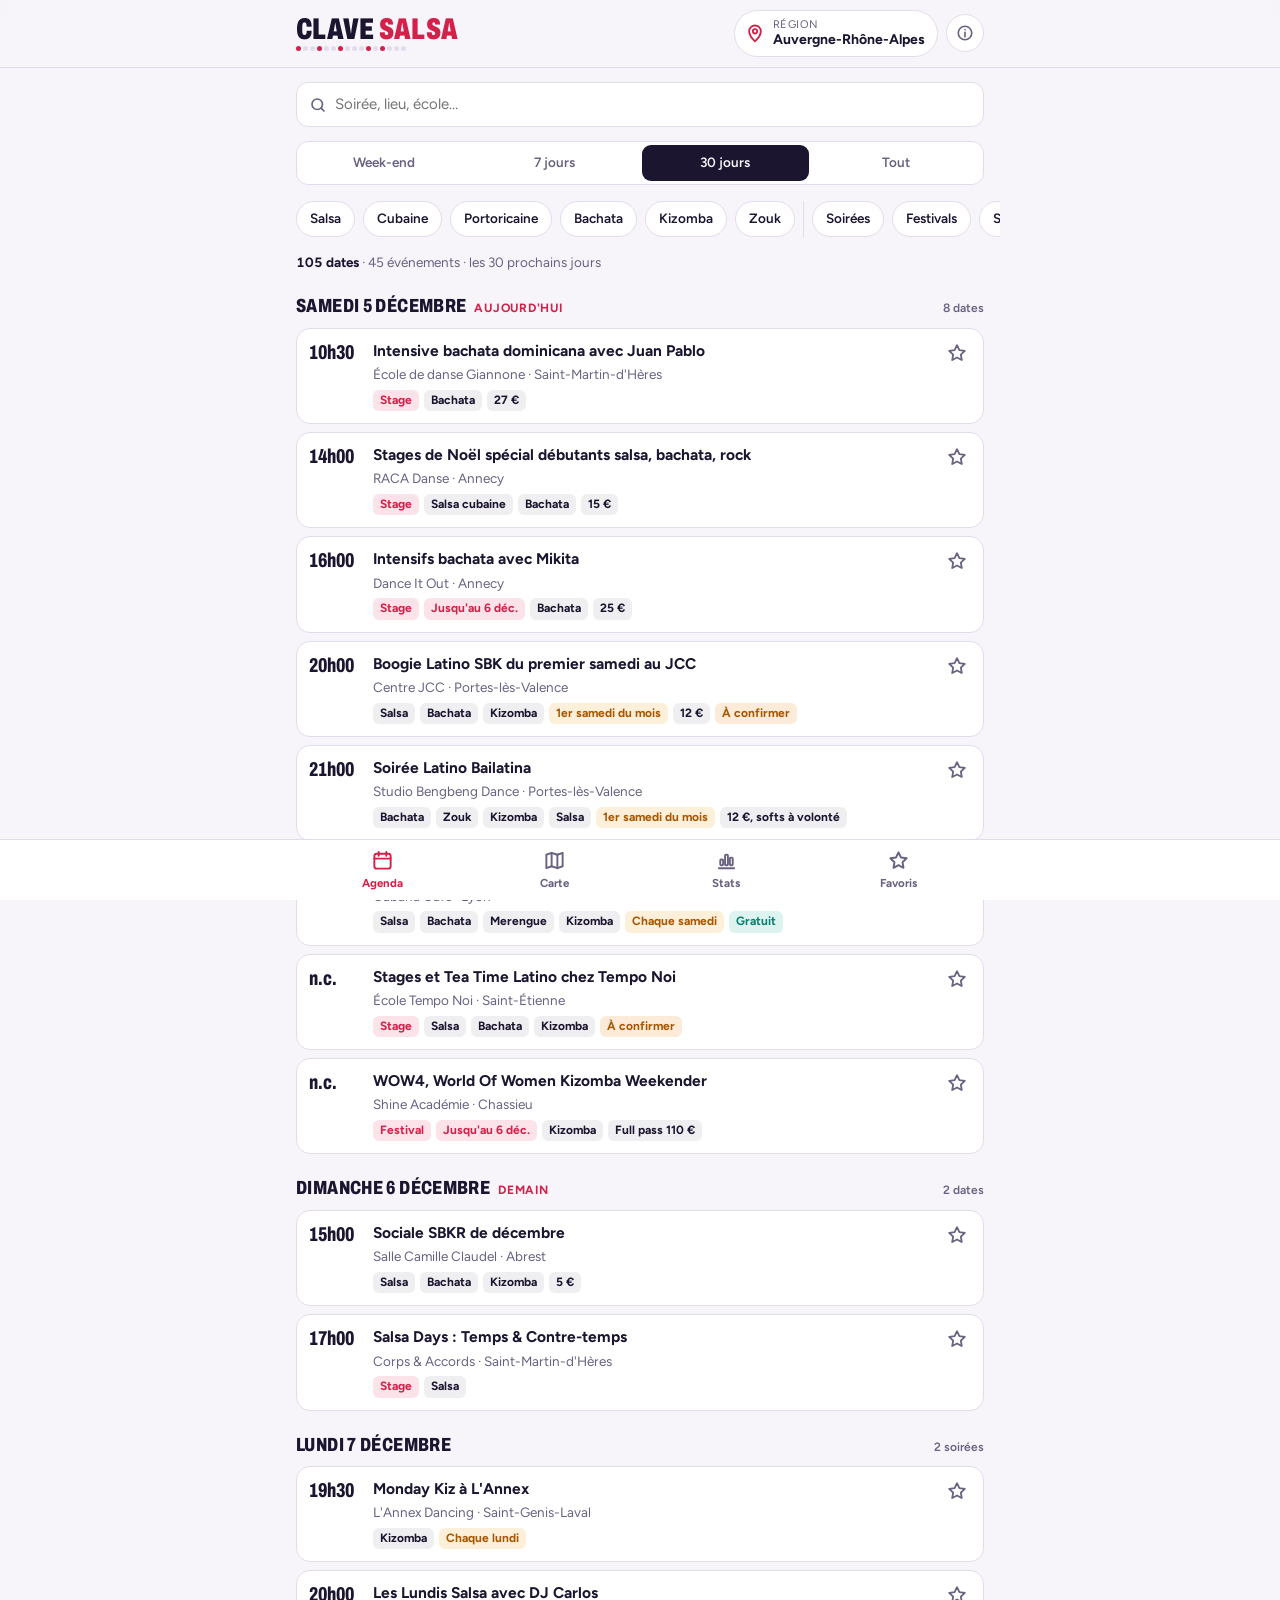
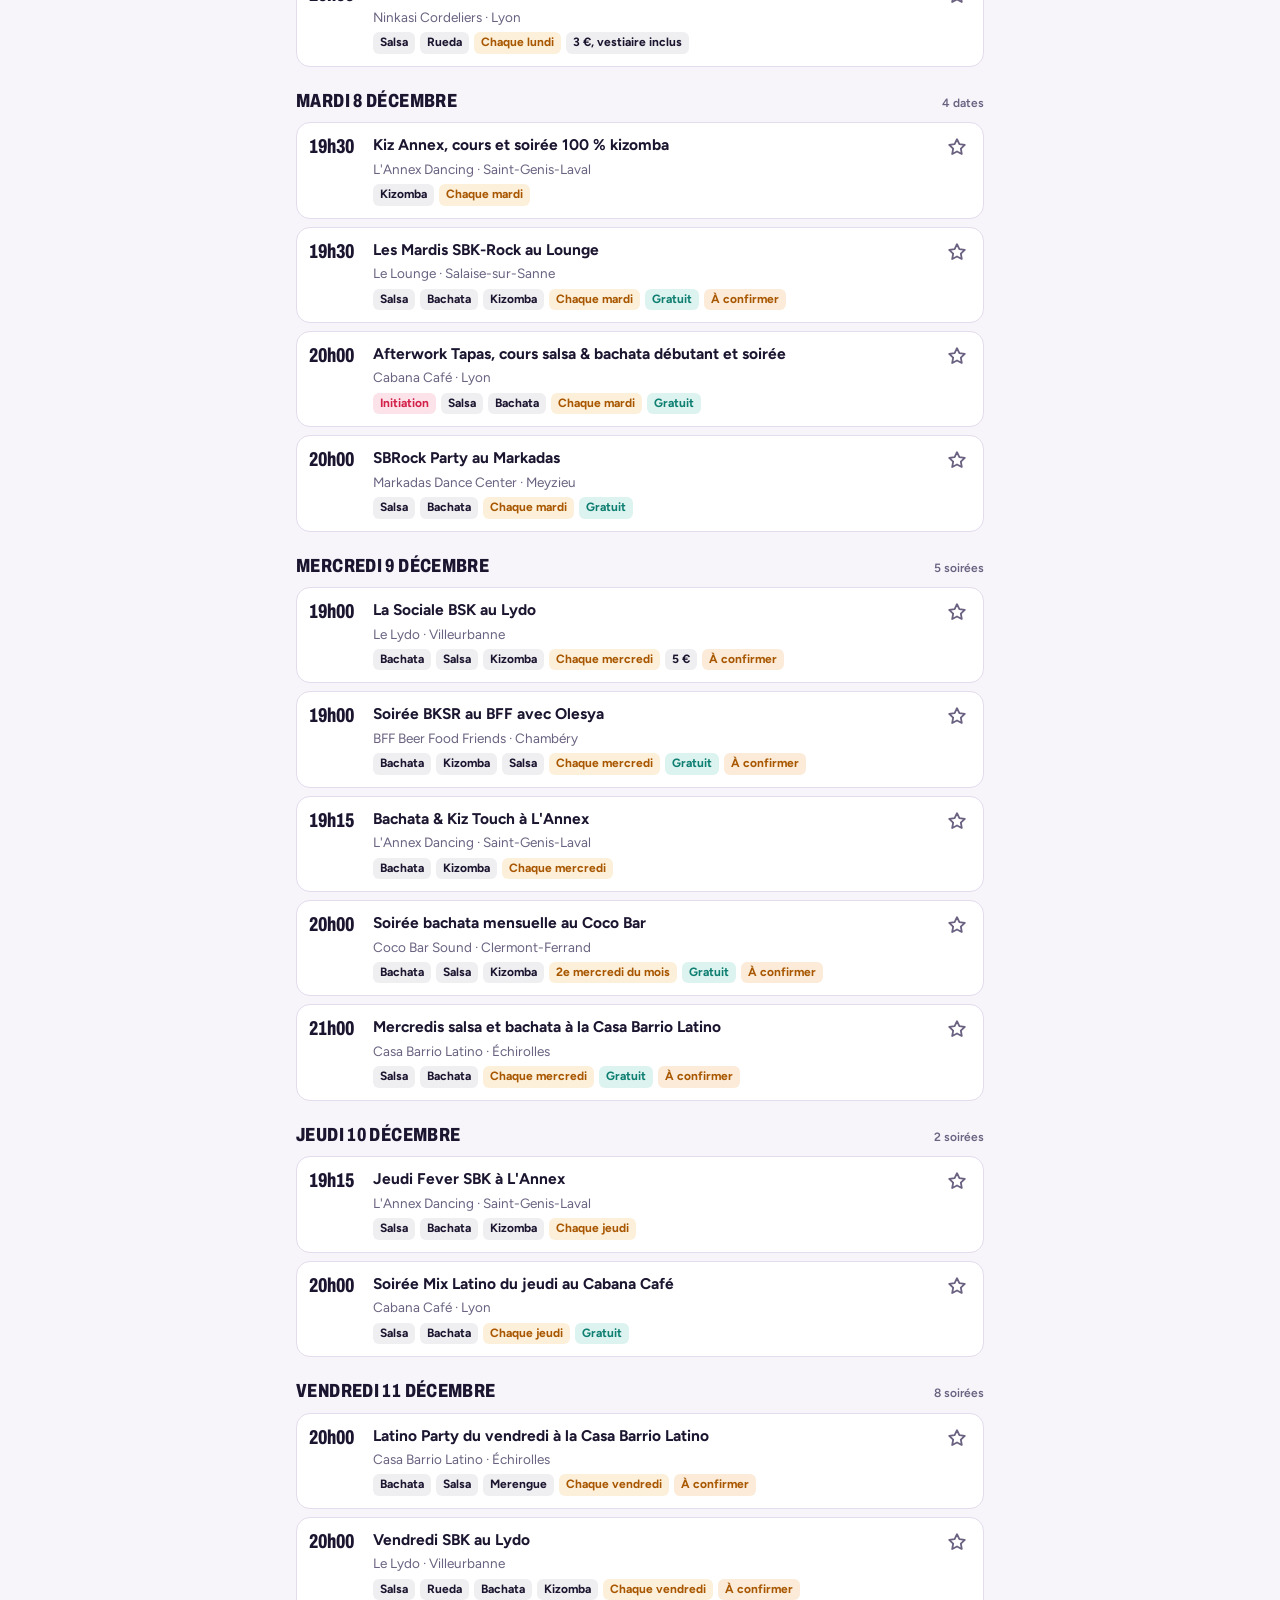
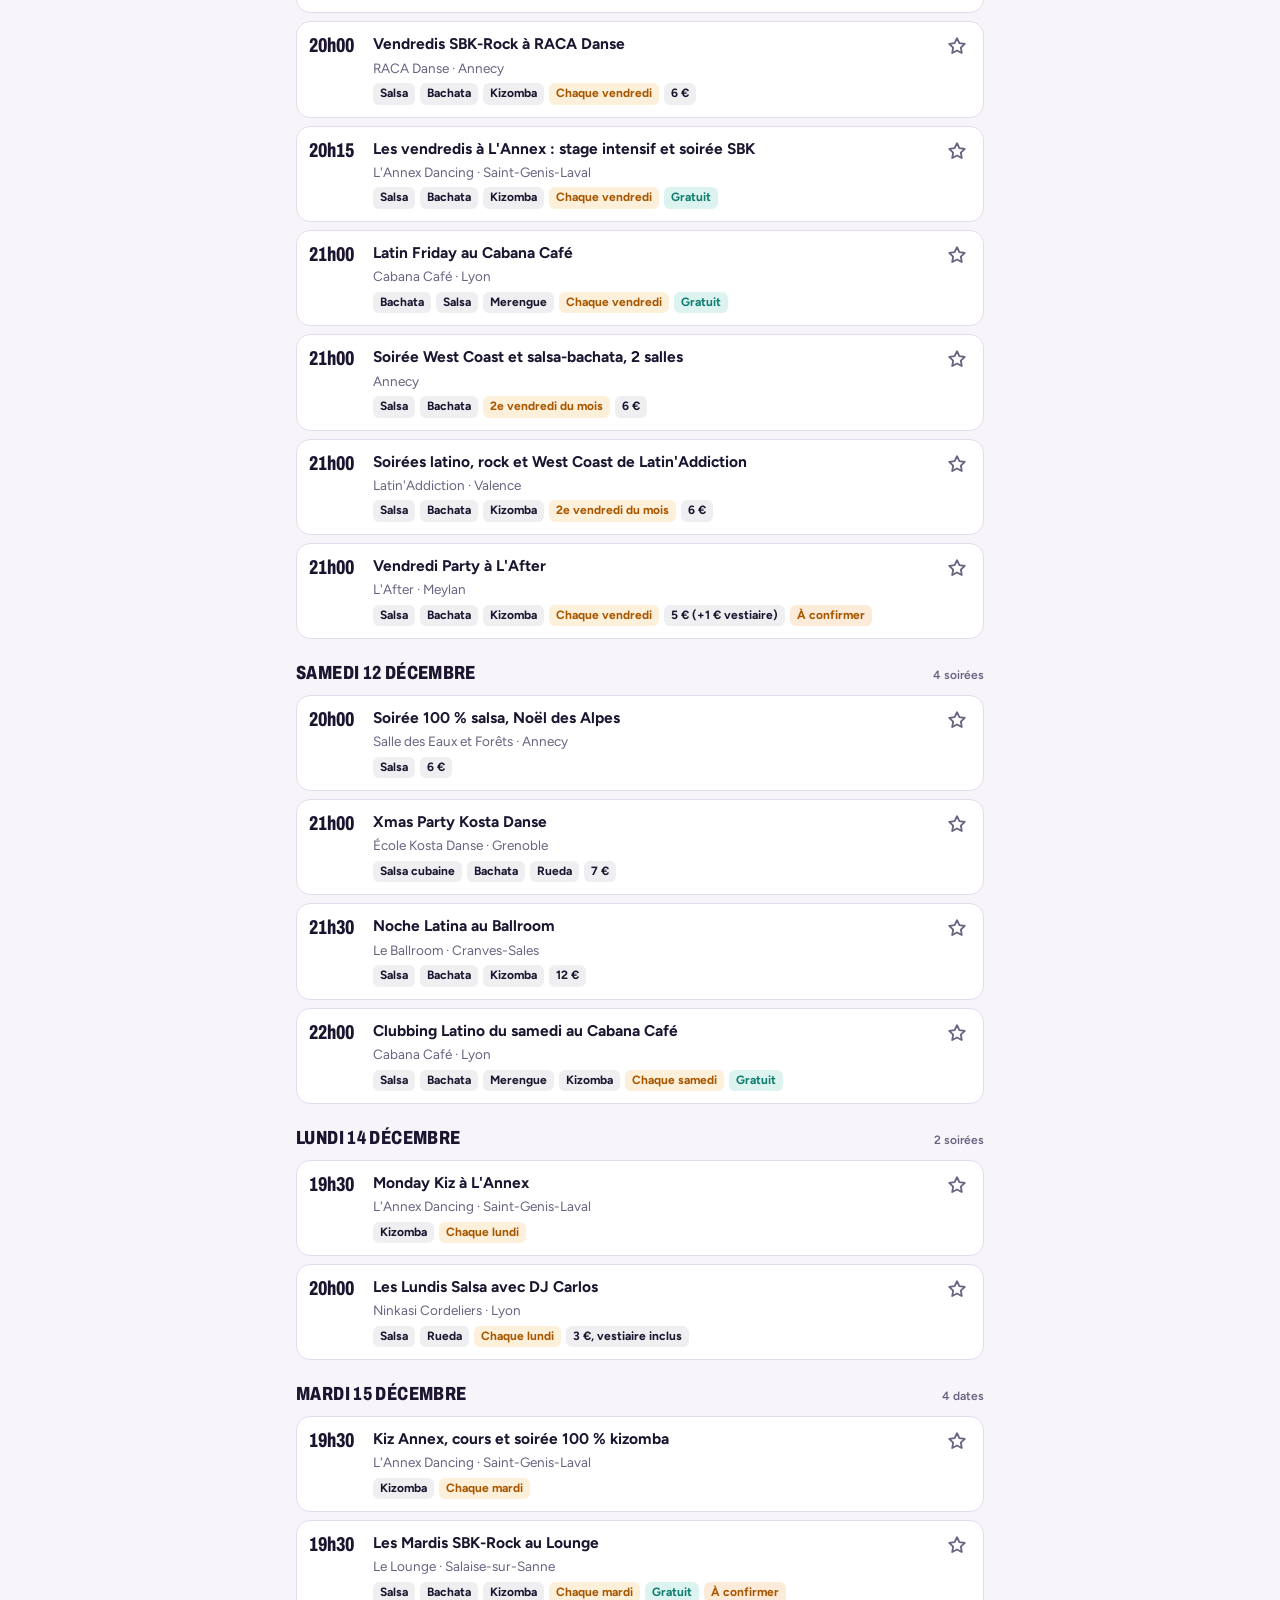
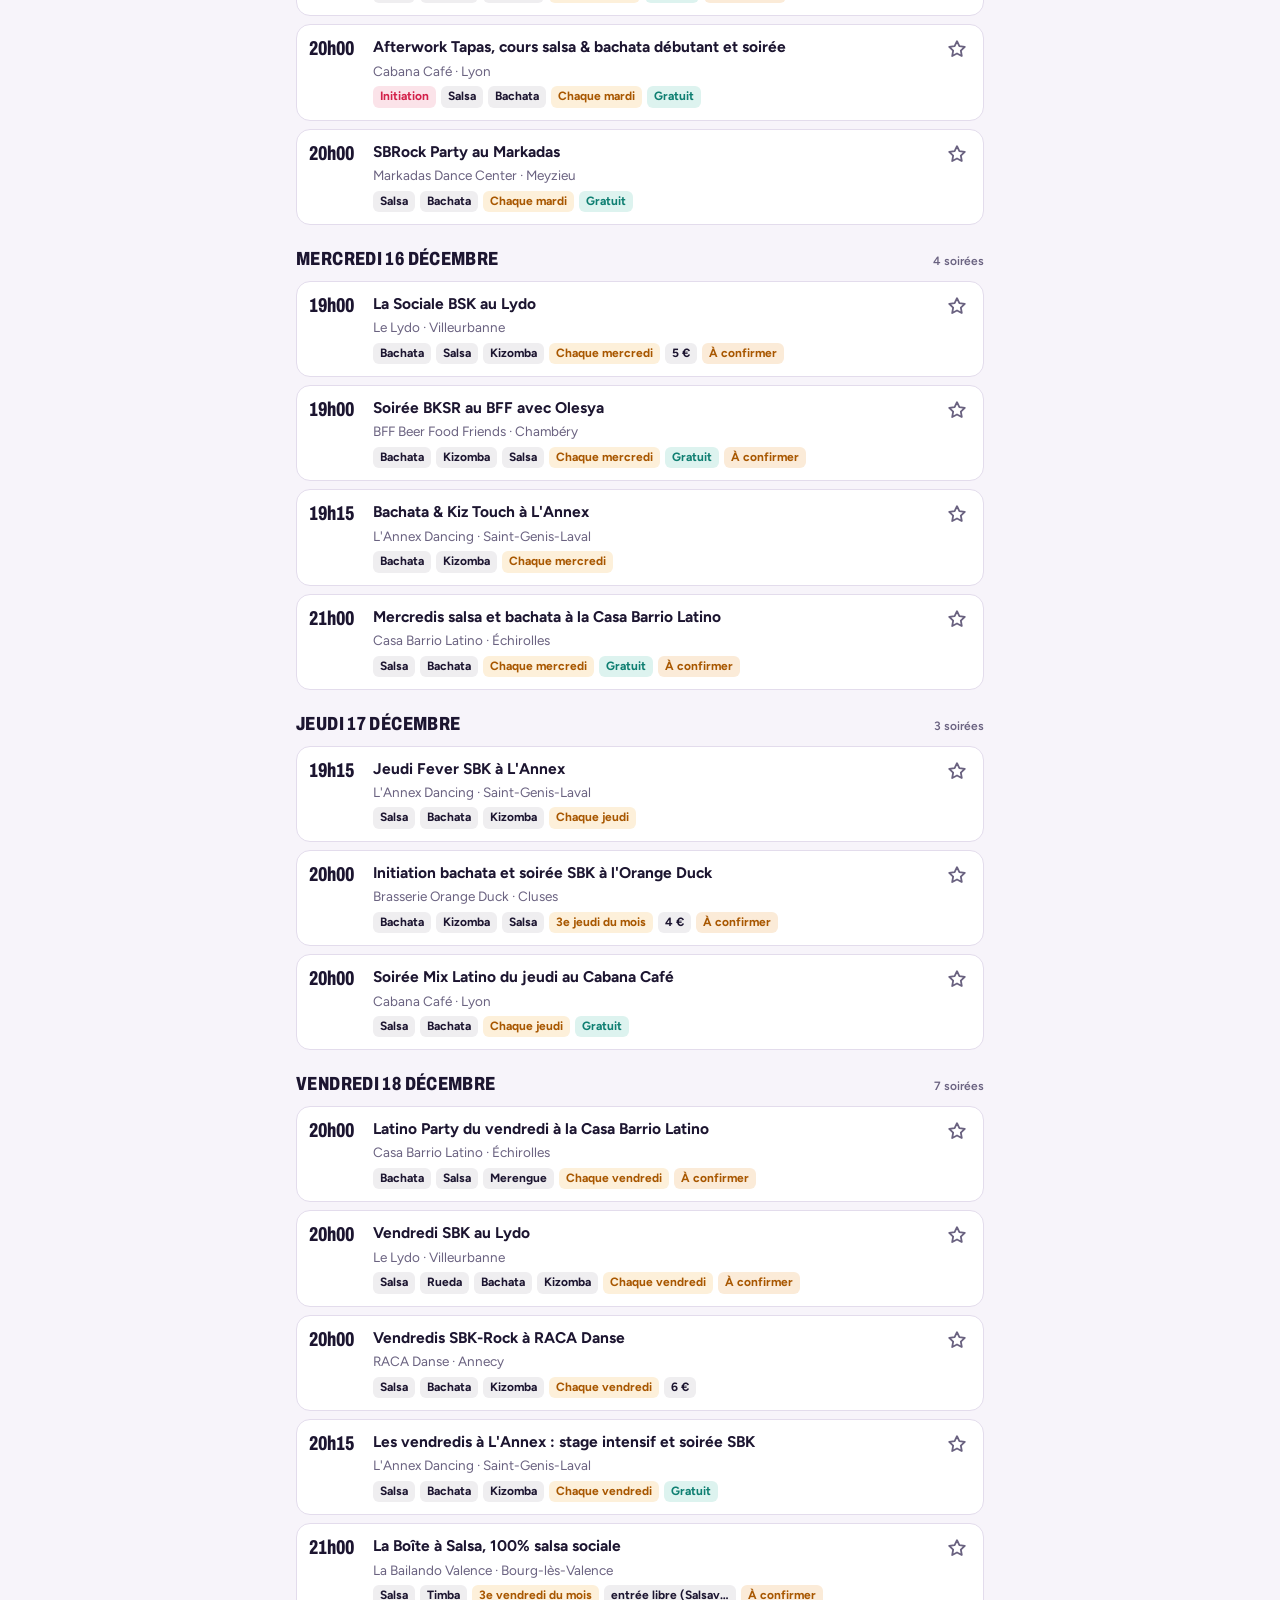
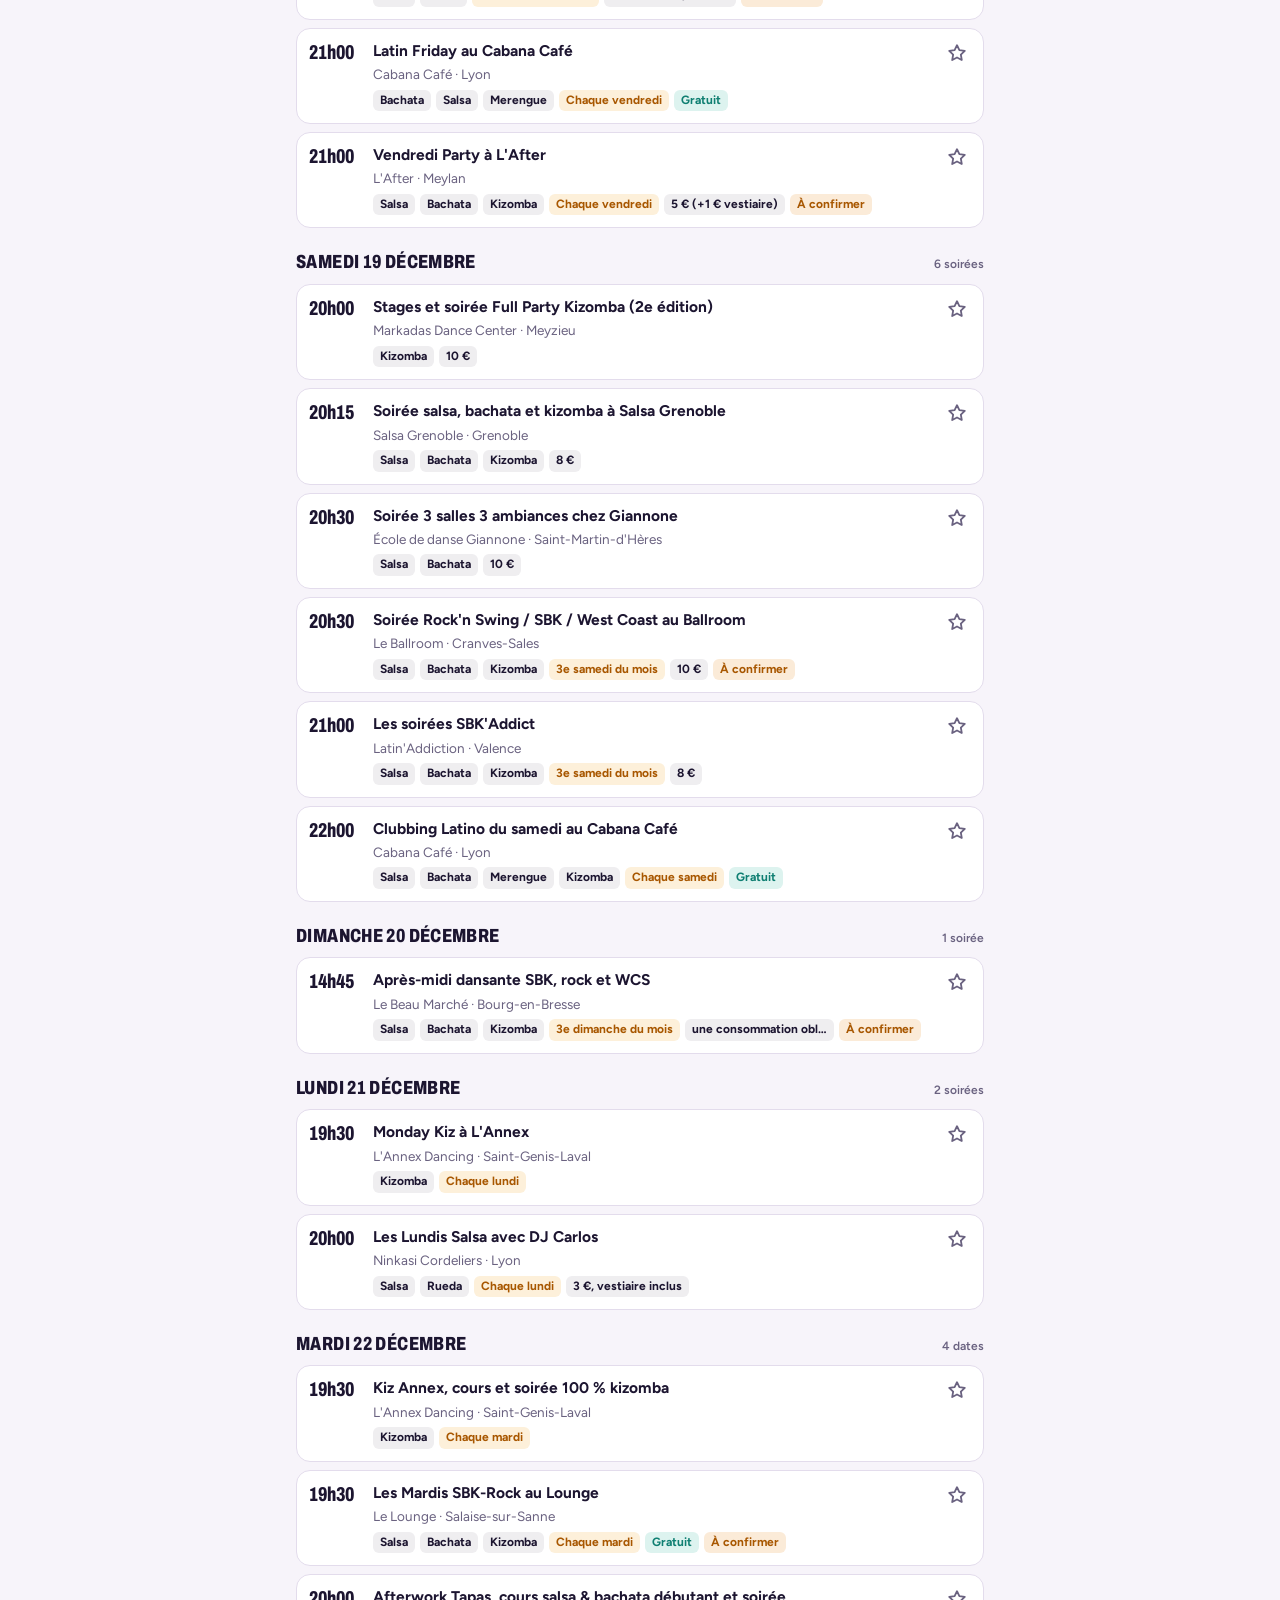
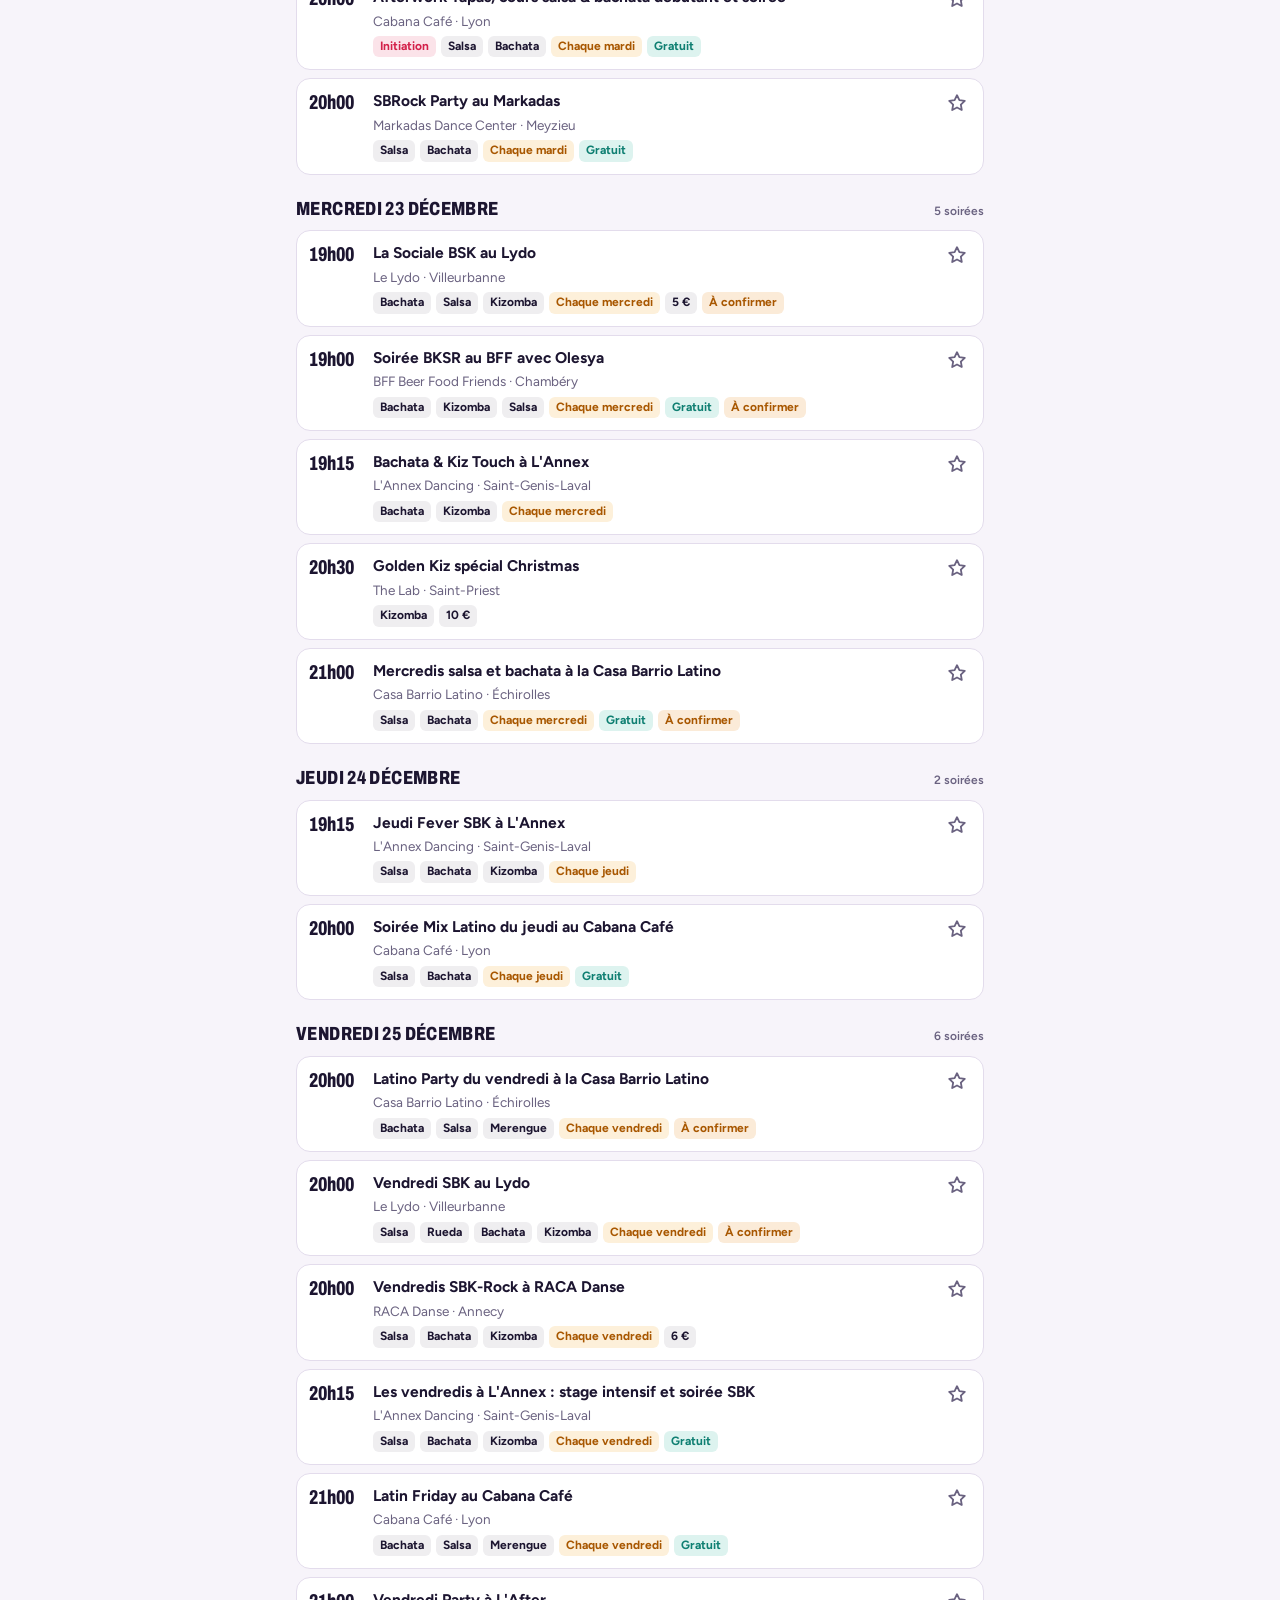
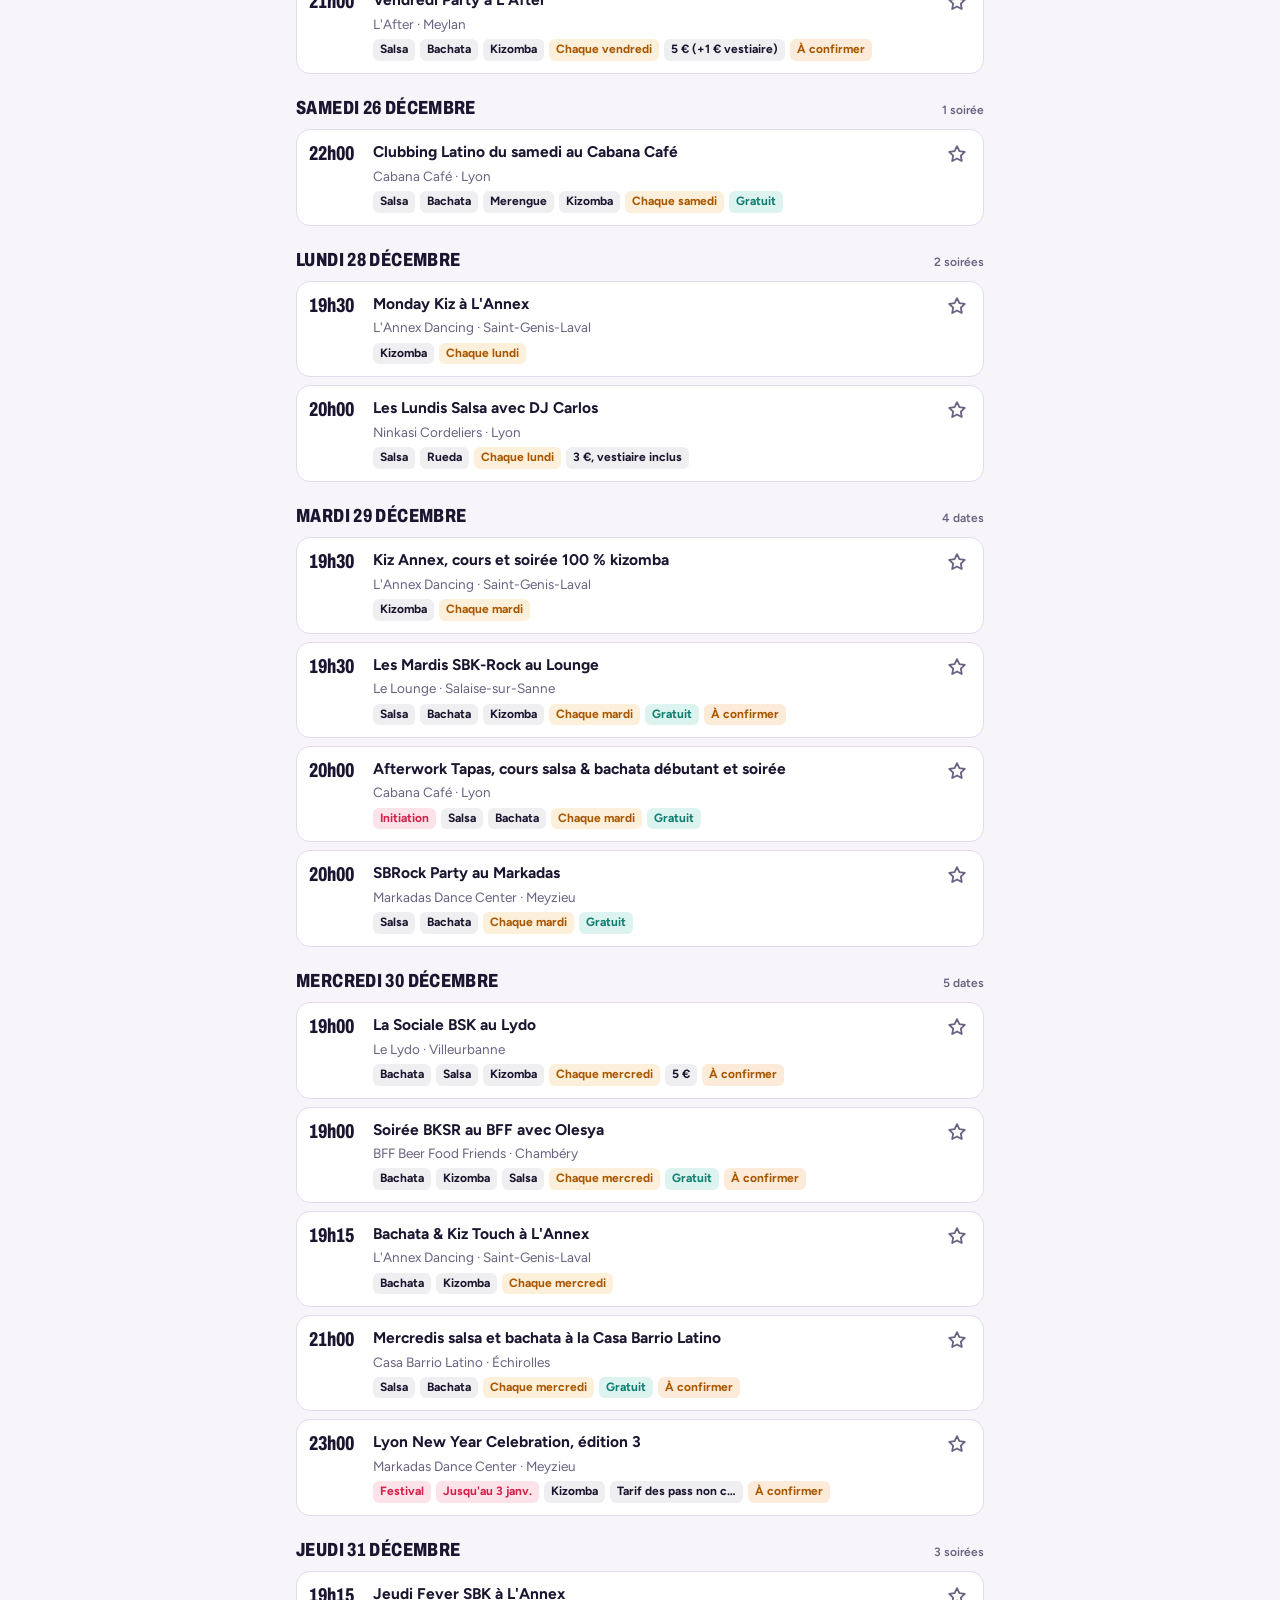
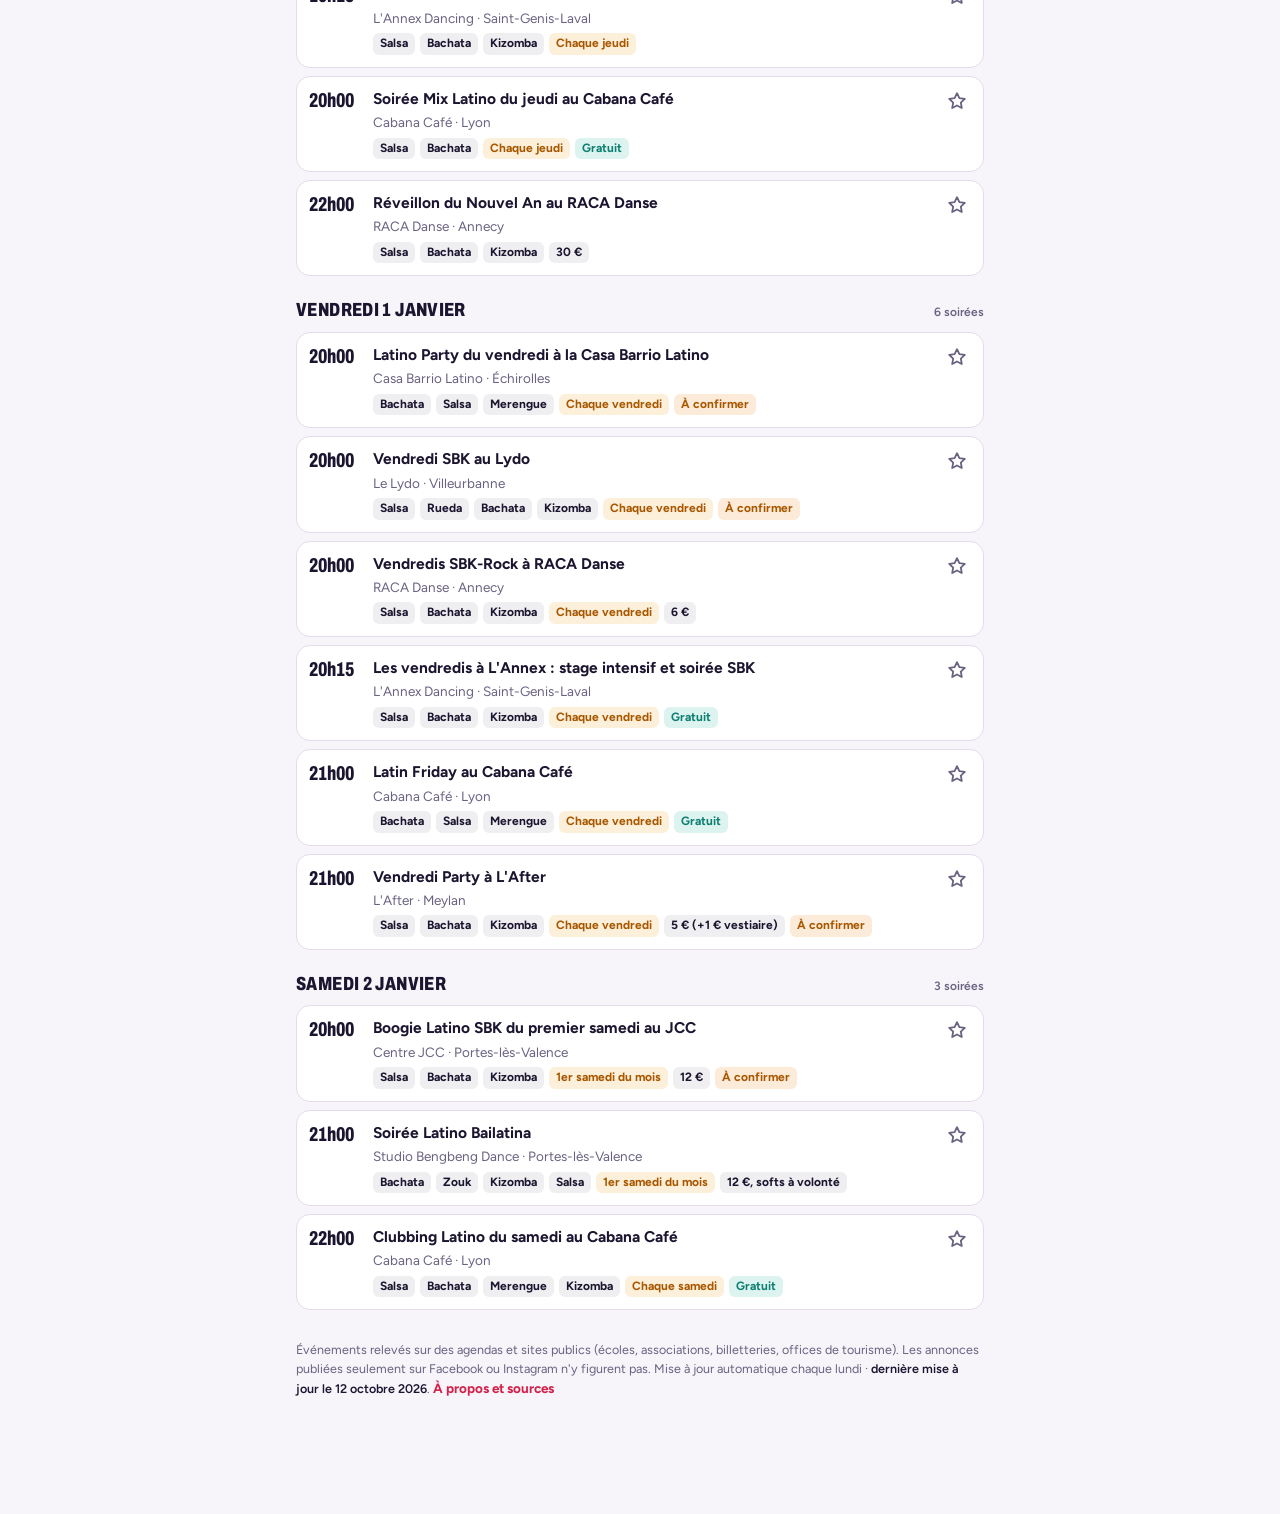
==== clave-salsa/index.html @ 42d5784c "Ajoute Clave Salsa, agenda des soirées salsa en Auvergne-Rhône-Alpes Application web installable (ma" ====
<!doctype html>
<html lang="fr">
<head>
<meta charset="utf-8">
<meta name="viewport" content="width=device-width, initial-scale=1, viewport-fit=cover">
<title>Clave Salsa · soirées salsa en Auvergne-Rhône-Alpes</title>
<meta name="description" content="Agenda, carte et statistiques des soirées, stages et festivals de salsa, bachata et kizomba en Auvergne-Rhône-Alpes, mis à jour chaque lundi.">
<meta name="theme-color" content="#F7F4FA" media="(prefers-color-scheme: light)">
<meta name="theme-color" content="#120D1C" media="(prefers-color-scheme: dark)">
<meta name="color-scheme" content="light dark">
<link rel="manifest" href="manifest.webmanifest">
<link rel="icon" href="icons/icon-192.png" type="image/png">
<link rel="apple-touch-icon" href="icons/apple-touch-icon.png">
<meta name="apple-mobile-web-app-capable" content="yes">
<meta name="mobile-web-app-capable" content="yes">
<meta name="apple-mobile-web-app-title" content="Clave Salsa">
<meta name="apple-mobile-web-app-status-bar-style" content="default">
<meta property="og:type" content="website">
<meta property="og:locale" content="fr_FR">
<meta property="og:title" content="Clave Salsa">
<meta property="og:description" content="Où danser la salsa, la bachata et la kizomba en Auvergne-Rhône-Alpes : agenda, carte et statistiques.">
<meta property="og:url" content="https://scarngone.github.io/clave-salsa/">
<meta property="og:image" content="https://scarngone.github.io/clave-salsa/icons/og-image.png">
<meta name="twitter:card" content="summary_large_image">
<link rel="preload" href="fonts/archivo-latin.woff2" as="font" type="font/woff2" crossorigin>
<link rel="stylesheet" href="vendor/leaflet.css">
<link rel="stylesheet" href="app.css">
</head>
<body>
<header class="top">
  <div class="wrap">
    <div class="brand">
      <h1>Clave <span>Salsa</span></h1>
      <div class="clave" aria-hidden="true"><i class="on"></i><i></i><i></i><i class="on"></i><i></i><i></i><i class="on"></i><i></i><i></i><i></i><i class="on"></i><i></i><i class="on"></i><i></i><i></i><i></i></div>
    </div>
    <button class="loc-btn" id="locBtn" aria-haspopup="dialog">
      <svg width="20" height="20" viewBox="0 0 24 24" fill="none" stroke="currentColor" stroke-width="2.2" stroke-linecap="round" stroke-linejoin="round" aria-hidden="true"><path d="M12 22s7-6.2 7-12a7 7 0 1 0-14 0c0 5.8 7 12 7 12z"/><circle cx="12" cy="10" r="2.6"/></svg>
      <span class="lbl"><small id="locKind">Région</small><b id="locName">Auvergne-Rhône-Alpes</b></span>
    </button>
    <button class="icon-btn info-btn" data-about aria-label="À propos et installation"><svg width="18" height="18" viewBox="0 0 24 24" fill="none" stroke="currentColor" stroke-width="2.2" stroke-linecap="round" aria-hidden="true"><circle cx="12" cy="12" r="9"/><path d="M12 11v6M12 7.5v.01"/></svg></button>
  </div>
</header>

<main class="wrap">
  <section class="view" id="view-agenda">
    <div class="install" id="installBanner" hidden></div>
    <label class="search" for="q">
      <svg width="18" height="18" viewBox="0 0 24 24" fill="none" stroke="currentColor" stroke-width="2.2" stroke-linecap="round" aria-hidden="true"><circle cx="11" cy="11" r="7"/><path d="m20 20-3.5-3.5"/></svg>
      <input id="q" type="search" placeholder="Soirée, lieu, école…" autocomplete="off" aria-label="Rechercher">
    </label>
    <div class="seg" id="whenSeg" role="group" aria-label="Période">
      <button data-when="weekend">Week-end</button><button data-when="7j">7 jours</button><button data-when="30j">30 jours</button><button data-when="tout">Tout</button>
    </div>
    <div class="chips" id="chips" role="group" aria-label="Filtres"></div>
    <div class="summary"><span id="summary"></span><button class="linkbtn" id="resetBtn" hidden>Effacer les filtres</button></div>
    <div id="list" style="display:flex;flex-direction:column;gap:14px"></div>
    <p class="note" id="dataNote"></p>
  </section>

  <section class="view" id="view-carte" hidden>
    <div class="summary"><span id="mapSummary"></span></div>
    <div id="map" role="region" aria-label="Carte des soirées"></div>
    <div class="city-panel" id="cityPanel"></div>
  </section>

  <section class="view" id="view-stats" hidden>
    <div id="stats" style="display:flex;flex-direction:column;gap:14px"></div>
  </section>

  <section class="view" id="view-favoris" hidden>
    <div id="favs" style="display:flex;flex-direction:column;gap:14px"></div>
  </section>
</main>

<nav class="tabs" aria-label="Sections">
  <div class="wrap">
    <button data-tab="agenda" aria-current="page"><svg viewBox="0 0 24 24" fill="none" stroke="currentColor" stroke-width="2" stroke-linecap="round" stroke-linejoin="round" aria-hidden="true"><rect x="3.5" y="5" width="17" height="15.5" rx="2.5"/><path d="M3.5 10h17M8 3v4M16 3v4"/></svg>Agenda</button>
    <button data-tab="carte"><svg viewBox="0 0 24 24" fill="none" stroke="currentColor" stroke-width="2" stroke-linecap="round" stroke-linejoin="round" aria-hidden="true"><path d="m9 4-5.5 2v14L9 18l6 2 5.5-2V4L15 6 9 4z"/><path d="M9 4v14M15 6v14"/></svg>Carte</button>
    <button data-tab="stats"><svg viewBox="0 0 24 24" fill="none" stroke="currentColor" stroke-width="2" stroke-linecap="round" stroke-linejoin="round" aria-hidden="true"><path d="M4 20h16"/><rect x="5.5" y="11" width="3" height="6" rx="1"/><rect x="10.5" y="6" width="3" height="11" rx="1"/><rect x="15.5" y="9" width="3" height="8" rx="1"/></svg>Stats</button>
    <button data-tab="favoris"><svg viewBox="0 0 24 24" fill="none" stroke="currentColor" stroke-width="2" stroke-linejoin="round" aria-hidden="true"><path d="m12 3.5 2.6 5.4 5.9.8-4.3 4.1 1 5.8L12 16.9l-5.2 2.7 1-5.8L3.5 9.7l5.9-.8L12 3.5z"/></svg>Favoris<span class="badge" id="favBadge" hidden>0</span></button>
  </div>
</nav>

<div class="backdrop" id="locSheet" hidden>
  <div class="sheet" role="dialog" aria-modal="true" aria-labelledby="locTitle">
    <div class="grab" aria-hidden="true"></div>
    <div class="sheet-head"><h2 id="locTitle">Où veux-tu danser ?</h2><button class="icon-btn" data-close aria-label="Fermer"><svg width="16" height="16" viewBox="0 0 24 24" fill="none" stroke="currentColor" stroke-width="2.5" stroke-linecap="round" aria-hidden="true"><path d="M6 6l12 12M18 6 6 18"/></svg></button></div>
    <div class="seg" id="modeSeg" role="group" aria-label="Échelle">
      <button data-mode="region">Région</button><button data-mode="dept">Département</button><button data-mode="city">Ville</button>
    </div>
    <div id="locBody" style="display:flex;flex-direction:column;gap:12px"></div>
  </div>
</div>

<div class="backdrop" id="evSheet" hidden>
  <div class="sheet" role="dialog" aria-modal="true" aria-labelledby="evTitle" id="evBody"></div>
</div>

<div class="backdrop" id="aboutSheet" hidden>
  <div class="sheet" role="dialog" aria-modal="true" aria-labelledby="aboutTitle">
    <div class="grab" aria-hidden="true"></div>
    <div class="sheet-head"><h2 id="aboutTitle">À propos</h2><button class="icon-btn" data-close aria-label="Fermer"><svg width="16" height="16" viewBox="0 0 24 24" fill="none" stroke="currentColor" stroke-width="2.5" stroke-linecap="round" aria-hidden="true"><path d="M6 6l12 12M18 6 6 18"/></svg></button></div>
    <p class="desc">Clave Salsa recense les soirées, stages, festivals et concerts de salsa, bachata et kizomba en Auvergne-Rhône-Alpes. Choisis une région, un département ou une ville, puis filtre par style et par date.</p>
    <div class="about">
      <section><h3>D'où viennent les infos</h3><p>Les <span id="aboutCount">événements</span> sont relevés sur des agendas publics (AIRDancia, Salsavida, HelloAsso, AllEvents, Fest.fr, Dance Events), sur les sites des écoles, bars et associations, et sur ceux des offices de tourisme. Chaque fiche renvoie vers l'annonce d'origine. Les soirées annoncées seulement sur Facebook ou Instagram n'y figurent pas.</p></section>
      <section><h3>Mise à jour</h3><p>Chaque lundi matin, les nouvelles dates sont ajoutées et les dates passées retirées. Dernière mise à jour : <b id="aboutUpd">inconnue</b>. Le badge <span class="tag warn">À confirmer</span> signale une source ancienne ou incomplète : vérifie auprès de l'organisateur avant de te déplacer.</p></section>
      <section><h3>Installer l'app</h3><p><b>Android</b> : dans Chrome, ouvre le menu ⋮ puis « Installer l'application » (ou « Ajouter à l'écran d'accueil »).<br><b>iPhone</b> : dans Safari, touche le bouton Partager puis « Sur l'écran d'accueil ».<br>Une fois installée, l'app garde les dernières soirées chargées et fonctionne sans réseau.</p><button class="btn primary" data-install id="aboutInstall">Installer maintenant</button></section>
      <section><h3>Tes données</h3><p>Pas de compte, pas de cookie, pas de mesure d'audience. Tes favoris et tes filtres restent enregistrés sur ton appareil.</p></section>
      <section><h3>Mentions</h3><p>Site personnel non commercial. Hébergement : GitHub Pages, GitHub Inc., 88 Colin P. Kelly Jr. Street, San Francisco, CA 94107, États-Unis.<br>Contours des départements : IGN Admin Express (Licence Ouverte). Communes : GeoNames (CC BY 4.0). Carte : Leaflet. Polices : Archivo et Figtree (SIL Open Font License).</p></section>
    </div>
  </div>
</div>

<div class="toast" id="toast" hidden></div>

<script src="vendor/leaflet.js"></script>
<script src="app.js"></script>
</body>
</html>
---- clave-salsa/vendor/leaflet.css ----
/* required styles */

.leaflet-pane,
.leaflet-tile,
.leaflet-marker-icon,
.leaflet-marker-shadow,
.leaflet-tile-container,
.leaflet-pane > svg,
.leaflet-pane > canvas,
.leaflet-zoom-box,
.leaflet-image-layer,
.leaflet-layer {
	position: absolute;
	left: 0;
	top: 0;
	}
.leaflet-container {
	overflow: hidden;
	}
.leaflet-tile,
.leaflet-marker-icon,
.leaflet-marker-shadow {
	-webkit-user-select: none;
	   -moz-user-select: none;
	        user-select: none;
	  -webkit-user-drag: none;
	}
/* Prevents IE11 from highlighting tiles in blue */
.leaflet-tile::selection {
	background: transparent;
}
/* Safari renders non-retina tile on retina better with this, but Chrome is worse */
.leaflet-safari .leaflet-tile {
	image-rendering: -webkit-optimize-contrast;
	}
/* hack that prevents hw layers "stretching" when loading new tiles */
.leaflet-safari .leaflet-tile-container {
	width: 1600px;
	height: 1600px;
	-webkit-transform-origin: 0 0;
	}
.leaflet-marker-icon,
.leaflet-marker-shadow {
	display: block;
	}
/* .leaflet-container svg: reset svg max-width decleration shipped in Joomla! (joomla.org) 3.x */
/* .leaflet-container img: map is broken in FF if you have max-width: 100% on tiles */
.leaflet-container .leaflet-overlay-pane svg {
	max-width: none !important;
	max-height: none !important;
	}
.leaflet-container .leaflet-marker-pane img,
.leaflet-container .leaflet-shadow-pane img,
.leaflet-container .leaflet-tile-pane img,
.leaflet-container img.leaflet-image-layer,
.leaflet-container .leaflet-tile {
	max-width: none !important;
	max-height: none !important;
	width: auto;
	padding: 0;
	}

.leaflet-container img.leaflet-tile {
	/* See: https://bugs.chromium.org/p/chromium/issues/detail?id=600120 */
	mix-blend-mode: plus-lighter;
}

.leaflet-container.leaflet-touch-zoom {
	-ms-touch-action: pan-x pan-y;
	touch-action: pan-x pan-y;
	}
.leaflet-container.leaflet-touch-drag {
	-ms-touch-action: pinch-zoom;
	/* Fallback for FF which doesn't support pinch-zoom */
	touch-action: none;
	touch-action: pinch-zoom;
}
.leaflet-container.leaflet-touch-drag.leaflet-touch-zoom {
	-ms-touch-action: none;
	touch-action: none;
}
.leaflet-container {
	-webkit-tap-highlight-color: transparent;
}
.leaflet-container a {
	-webkit-tap-highlight-color: rgba(51, 181, 229, 0.4);
}
.leaflet-tile {
	filter: inherit;
	visibility: hidden;
	}
.leaflet-tile-loaded {
	visibility: inherit;
	}
.leaflet-zoom-box {
	width: 0;
	height: 0;
	-moz-box-sizing: border-box;
	     box-sizing: border-box;
	z-index: 800;
	}
/* workaround for https://bugzilla.mozilla.org/show_bug.cgi?id=888319 */
.leaflet-overlay-pane svg {
	-moz-user-select: none;
	}

.leaflet-pane         { z-index: 400; }

.leaflet-tile-pane    { z-index: 200; }
.leaflet-overlay-pane { z-index: 400; }
.leaflet-shadow-pane  { z-index: 500; }
.leaflet-marker-pane  { z-index: 600; }
.leaflet-tooltip-pane   { z-index: 650; }
.leaflet-popup-pane   { z-index: 700; }

.leaflet-map-pane canvas { z-index: 100; }
.leaflet-map-pane svg    { z-index: 200; }

.leaflet-vml-shape {
	width: 1px;
	height: 1px;
	}
.lvml {
	behavior: url(#default#VML);
	display: inline-block;
	position: absolute;
	}


/* control positioning */

.leaflet-control {
	position: relative;
	z-index: 800;
	pointer-events: visiblePainted; /* IE 9-10 doesn't have auto */
	pointer-events: auto;
	}
.leaflet-top,
.leaflet-bottom {
	position: absolute;
	z-index: 1000;
	pointer-events: none;
	}
.leaflet-top {
	top: 0;
	}
.leaflet-right {
	right: 0;
	}
.leaflet-bottom {
	bottom: 0;
	}
.leaflet-left {
	left: 0;
	}
.leaflet-control {
	float: left;
	clear: both;
	}
.leaflet-right .leaflet-control {
	float: right;
	}
.leaflet-top .leaflet-control {
	margin-top: 10px;
	}
.leaflet-bottom .leaflet-control {
	margin-bottom: 10px;
	}
.leaflet-left .leaflet-control {
	margin-left: 10px;
	}
.leaflet-right .leaflet-control {
	margin-right: 10px;
	}


/* zoom and fade animations */

.leaflet-fade-anim .leaflet-popup {
	opacity: 0;
	-webkit-transition: opacity 0.2s linear;
	   -moz-transition: opacity 0.2s linear;
	        transition: opacity 0.2s linear;
	}
.leaflet-fade-anim .leaflet-map-pane .leaflet-popup {
	opacity: 1;
	}
.leaflet-zoom-animated {
	-webkit-transform-origin: 0 0;
	    -ms-transform-origin: 0 0;
	        transform-origin: 0 0;
	}
svg.leaflet-zoom-animated {
	will-change: transform;
}

.leaflet-zoom-anim .leaflet-zoom-animated {
	-webkit-transition: -webkit-transform 0.25s cubic-bezier(0,0,0.25,1);
	   -moz-transition:    -moz-transform 0.25s cubic-bezier(0,0,0.25,1);
	        transition:         transform 0.25s cubic-bezier(0,0,0.25,1);
	}
.leaflet-zoom-anim .leaflet-tile,
.leaflet-pan-anim .leaflet-tile {
	-webkit-transition: none;
	   -moz-transition: none;
	        transition: none;
	}

.leaflet-zoom-anim .leaflet-zoom-hide {
	visibility: hidden;
	}


/* cursors */

.leaflet-interactive {
	cursor: pointer;
	}
.leaflet-grab {
	cursor: -webkit-grab;
	cursor:    -moz-grab;
	cursor:         grab;
	}
.leaflet-crosshair,
.leaflet-crosshair .leaflet-interactive {
	cursor: crosshair;
	}
.leaflet-popup-pane,
.leaflet-control {
	cursor: auto;
	}
.leaflet-dragging .leaflet-grab,
.leaflet-dragging .leaflet-grab .leaflet-interactive,
.leaflet-dragging .leaflet-marker-draggable {
	cursor: move;
	cursor: -webkit-grabbing;
	cursor:    -moz-grabbing;
	cursor:         grabbing;
	}

/* marker & overlays interactivity */
.leaflet-marker-icon,
.leaflet-marker-shadow,
.leaflet-image-layer,
.leaflet-pane > svg path,
.leaflet-tile-container {
	pointer-events: none;
	}

.leaflet-marker-icon.leaflet-interactive,
.leaflet-image-layer.leaflet-interactive,
.leaflet-pane > svg path.leaflet-interactive,
svg.leaflet-image-layer.leaflet-interactive path {
	pointer-events: visiblePainted; /* IE 9-10 doesn't have auto */
	pointer-events: auto;
	}

/* visual tweaks */

.leaflet-container {
	background: #ddd;
	outline-offset: 1px;
	}
.leaflet-container a {
	color: #0078A8;
	}
.leaflet-zoom-box {
	border: 2px dotted #38f;
	background: rgba(255,255,255,0.5);
	}


/* general typography */
.leaflet-container {
	font-family: "Helvetica Neue", Arial, Helvetica, sans-serif;
	font-size: 12px;
	font-size: 0.75rem;
	line-height: 1.5;
	}


/* general toolbar styles */

.leaflet-bar {
	box-shadow: 0 1px 5px rgba(0,0,0,0.65);
	border-radius: 4px;
	}
.leaflet-bar a {
	background-color: #fff;
	border-bottom: 1px solid #ccc;
	width: 26px;
	height: 26px;
	line-height: 26px;
	display: block;
	text-align: center;
	text-decoration: none;
	color: black;
	}
.leaflet-bar a,
.leaflet-control-layers-toggle {
	background-position: 50% 50%;
	background-repeat: no-repeat;
	display: block;
	}
.leaflet-bar a:hover,
.leaflet-bar a:focus {
	background-color: #f4f4f4;
	}
.leaflet-bar a:first-child {
	border-top-left-radius: 4px;
	border-top-right-radius: 4px;
	}
.leaflet-bar a:last-child {
	border-bottom-left-radius: 4px;
	border-bottom-right-radius: 4px;
	border-bottom: none;
	}
.leaflet-bar a.leaflet-disabled {
	cursor: default;
	background-color: #f4f4f4;
	color: #bbb;
	}

.leaflet-touch .leaflet-bar a {
	width: 30px;
	height: 30px;
	line-height: 30px;
	}
.leaflet-touch .leaflet-bar a:first-child {
	border-top-left-radius: 2px;
	border-top-right-radius: 2px;
	}
.leaflet-touch .leaflet-bar a:last-child {
	border-bottom-left-radius: 2px;
	border-bottom-right-radius: 2px;
	}

/* zoom control */

.leaflet-control-zoom-in,
.leaflet-control-zoom-out {
	font: bold 18px 'Lucida Console', Monaco, monospace;
	text-indent: 1px;
	}

.leaflet-touch .leaflet-control-zoom-in, .leaflet-touch .leaflet-control-zoom-out  {
	font-size: 22px;
	}


/* layers control */

.leaflet-control-layers {
	box-shadow: 0 1px 5px rgba(0,0,0,0.4);
	background: #fff;
	border-radius: 5px;
	}
.leaflet-control-layers-toggle {
	background-image: url(images/layers.png);
	width: 36px;
	height: 36px;
	}
.leaflet-retina .leaflet-control-layers-toggle {
	background-image: url(images/layers-2x.png);
	background-size: 26px 26px;
	}
.leaflet-touch .leaflet-control-layers-toggle {
	width: 44px;
	height: 44px;
	}
.leaflet-control-layers .leaflet-control-layers-list,
.leaflet-control-layers-expanded .leaflet-control-layers-toggle {
	display: none;
	}
.leaflet-control-layers-expanded .leaflet-control-layers-list {
	display: block;
	position: relative;
	}
.leaflet-control-layers-expanded {
	padding: 6px 10px 6px 6px;
	color: #333;
	background: #fff;
	}
.leaflet-control-layers-scrollbar {
	overflow-y: scroll;
	overflow-x: hidden;
	padding-right: 5px;
	}
.leaflet-control-layers-selector {
	margin-top: 2px;
	position: relative;
	top: 1px;
	}
.leaflet-control-layers label {
	display: block;
	font-size: 13px;
	font-size: 1.08333em;
	}
.leaflet-control-layers-separator {
	height: 0;
	border-top: 1px solid #ddd;
	margin: 5px -10px 5px -6px;
	}

/* Default icon URLs */
.leaflet-default-icon-path { /* used only in path-guessing heuristic, see L.Icon.Default */
	background-image: url(images/marker-icon.png);
	}


/* attribution and scale controls */

.leaflet-container .leaflet-control-attribution {
	background: #fff;
	background: rgba(255, 255, 255, 0.8);
	margin: 0;
	}
.leaflet-control-attribution,
.leaflet-control-scale-line {
	padding: 0 5px;
	color: #333;
	line-height: 1.4;
	}
.leaflet-control-attribution a {
	text-decoration: none;
	}
.leaflet-control-attribution a:hover,
.leaflet-control-attribution a:focus {
	text-decoration: underline;
	}
.leaflet-attribution-flag {
	display: inline !important;
	vertical-align: baseline !important;
	width: 1em;
	height: 0.6669em;
	}
.leaflet-left .leaflet-control-scale {
	margin-left: 5px;
	}
.leaflet-bottom .leaflet-control-scale {
	margin-bottom: 5px;
	}
.leaflet-control-scale-line {
	border: 2px solid #777;
	border-top: none;
	line-height: 1.1;
	padding: 2px 5px 1px;
	white-space: nowrap;
	-moz-box-sizing: border-box;
	     box-sizing: border-box;
	background: rgba(255, 255, 255, 0.8);
	text-shadow: 1px 1px #fff;
	}
.leaflet-control-scale-line:not(:first-child) {
	border-top: 2px solid #777;
	border-bottom: none;
	margin-top: -2px;
	}
.leaflet-control-scale-line:not(:first-child):not(:last-child) {
	border-bottom: 2px solid #777;
	}

.leaflet-touch .leaflet-control-attribution,
.leaflet-touch .leaflet-control-layers,
.leaflet-touch .leaflet-bar {
	box-shadow: none;
	}
.leaflet-touch .leaflet-control-layers,
.leaflet-touch .leaflet-bar {
	border: 2px solid rgba(0,0,0,0.2);
	background-clip: padding-box;
	}


/* popup */

.leaflet-popup {
	position: absolute;
	text-align: center;
	margin-bottom: 20px;
	}
.leaflet-popup-content-wrapper {
	padding: 1px;
	text-align: left;
	border-radius: 12px;
	}
.leaflet-popup-content {
	margin: 13px 24px 13px 20px;
	line-height: 1.3;
	font-size: 13px;
	font-size: 1.08333em;
	min-height: 1px;
	}
.leaflet-popup-content p {
	margin: 17px 0;
	margin: 1.3em 0;
	}
.leaflet-popup-tip-container {
	width: 40px;
	height: 20px;
	position: absolute;
	left: 50%;
	margin-top: -1px;
	margin-left: -20px;
	overflow: hidden;
	pointer-events: none;
	}
.leaflet-popup-tip {
	width: 17px;
	height: 17px;
	padding: 1px;

	margin: -10px auto 0;
	pointer-events: auto;

	-webkit-transform: rotate(45deg);
	   -moz-transform: rotate(45deg);
	    -ms-transform: rotate(45deg);
	        transform: rotate(45deg);
	}
.leaflet-popup-content-wrapper,
.leaflet-popup-tip {
	background: white;
	color: #333;
	box-shadow: 0 3px 14px rgba(0,0,0,0.4);
	}
.leaflet-container a.leaflet-popup-close-button {
	position: absolute;
	top: 0;
	right: 0;
	border: none;
	text-align: center;
	width: 24px;
	height: 24px;
	font: 16px/24px Tahoma, Verdana, sans-serif;
	color: #757575;
	text-decoration: none;
	background: transparent;
	}
.leaflet-container a.leaflet-popup-close-button:hover,
.leaflet-container a.leaflet-popup-close-button:focus {
	color: #585858;
	}
.leaflet-popup-scrolled {
	overflow: auto;
	}

.leaflet-oldie .leaflet-popup-content-wrapper {
	-ms-zoom: 1;
	}
.leaflet-oldie .leaflet-popup-tip {
	width: 24px;
	margin: 0 auto;

	-ms-filter: "progid:DXImageTransform.Microsoft.Matrix(M11=0.70710678, M12=0.70710678, M21=-0.70710678, M22=0.70710678)";
	filter: progid:DXImageTransform.Microsoft.Matrix(M11=0.70710678, M12=0.70710678, M21=-0.70710678, M22=0.70710678);
	}

.leaflet-oldie .leaflet-control-zoom,
.leaflet-oldie .leaflet-control-layers,
.leaflet-oldie .leaflet-popup-content-wrapper,
.leaflet-oldie .leaflet-popup-tip {
	border: 1px solid #999;
	}


/* div icon */

.leaflet-div-icon {
	background: #fff;
	border: 1px solid #666;
	}


/* Tooltip */
/* Base styles for the element that has a tooltip */
.leaflet-tooltip {
	position: absolute;
	padding: 6px;
	background-color: #fff;
	border: 1px solid #fff;
	border-radius: 3px;
	color: #222;
	white-space: nowrap;
	-webkit-user-select: none;
	-moz-user-select: none;
	-ms-user-select: none;
	user-select: none;
	pointer-events: none;
	box-shadow: 0 1px 3px rgba(0,0,0,0.4);
	}
.leaflet-tooltip.leaflet-interactive {
	cursor: pointer;
	pointer-events: auto;
	}
.leaflet-tooltip-top:before,
.leaflet-tooltip-bottom:before,
.leaflet-tooltip-left:before,
.leaflet-tooltip-right:before {
	position: absolute;
	pointer-events: none;
	border: 6px solid transparent;
	background: transparent;
	content: "";
	}

/* Directions */

.leaflet-tooltip-bottom {
	margin-top: 6px;
}
.leaflet-tooltip-top {
	margin-top: -6px;
}
.leaflet-tooltip-bottom:before,
.leaflet-tooltip-top:before {
	left: 50%;
	margin-left: -6px;
	}
.leaflet-tooltip-top:before {
	bottom: 0;
	margin-bottom: -12px;
	border-top-color: #fff;
	}
.leaflet-tooltip-bottom:before {
	top: 0;
	margin-top: -12px;
	margin-left: -6px;
	border-bottom-color: #fff;
	}
.leaflet-tooltip-left {
	margin-left: -6px;
}
.leaflet-tooltip-right {
	margin-left: 6px;
}
.leaflet-tooltip-left:before,
.leaflet-tooltip-right:before {
	top: 50%;
	margin-top: -6px;
	}
.leaflet-tooltip-left:before {
	right: 0;
	margin-right: -12px;
	border-left-color: #fff;
	}
.leaflet-tooltip-right:before {
	left: 0;
	margin-left: -12px;
	border-right-color: #fff;
	}

/* Printing */

@media print {
	/* Prevent printers from removing background-images of controls. */
	.leaflet-control {
		-webkit-print-color-adjust: exact;
		print-color-adjust: exact;
		}
	}
---- clave-salsa/app.css ----
@font-face{font-family:"Archivo Variable";font-style:normal;font-display:swap;font-weight:100 900;font-stretch:62% 125%;src:url(fonts/archivo-latin-ext.woff2) format("woff2-variations");unicode-range:U+0100-02BA,U+02BD-02C5,U+02C7-02CC,U+02CE-02D7,U+02DD-02FF,U+0304,U+0308,U+0329,U+1D00-1DBF,U+1E00-1E9F,U+1EF2-1EFF,U+2020,U+20A0-20AB,U+20AD-20C0,U+2113,U+2C60-2C7F,U+A720-A7FF}
@font-face{font-family:"Archivo Variable";font-style:normal;font-display:swap;font-weight:100 900;font-stretch:62% 125%;src:url(fonts/archivo-latin.woff2) format("woff2-variations");unicode-range:U+0000-00FF,U+0131,U+0152-0153,U+02BB-02BC,U+02C6,U+02DA,U+02DC,U+0304,U+0308,U+0329,U+2000-206F,U+20AC,U+2122,U+2191,U+2193,U+2212,U+2215,U+FEFF,U+FFFD}
@font-face{font-family:"Figtree";font-style:normal;font-display:swap;font-weight:400;src:url(fonts/figtree-400.woff2) format("woff2")}
@font-face{font-family:"Figtree";font-style:normal;font-display:swap;font-weight:500;src:url(fonts/figtree-500.woff2) format("woff2")}
@font-face{font-family:"Figtree";font-style:normal;font-display:swap;font-weight:600;src:url(fonts/figtree-600.woff2) format("woff2")}
@font-face{font-family:"Figtree";font-style:normal;font-display:swap;font-weight:700;src:url(fonts/figtree-700.woff2) format("woff2")}

/* Layout : appli mobile une colonne, en-tête collant avec le lieu choisi, onglets fixés en bas, feuilles qui montent du bas */
:root{
  --bg:#F7F4FA; --surface:#FFFFFF; --ink:#1C1530; --muted:#6A6280; --line:#E3DCEC;
  --accent:#D3214A; --accent-ink:#FFFFFF; --accent-soft:#FBE3E9;
  --mango:#E8920F; --mango-soft:#FDF0DA;
  --ok:#0F7F72; --ok-soft:#DDF3EF; --warn:#A85700; --warn-soft:#FBEBD8;
  --map-water:#EAE5F1; --map-land:#FFFFFF; --map-sel:#FBE3E9; --map-edge:#C9BFD8; --map-label:#8D84A3;
  --shadow:0 10px 30px rgba(28,21,48,.16);
  --f-display:"Archivo Variable","Archivo","Arial Narrow","Roboto Condensed",system-ui,sans-serif;
  --f-body:"Figtree",system-ui,-apple-system,"Segoe UI",Roboto,sans-serif;
  --r:14px;
}
@media (prefers-color-scheme: dark){:root:not([data-theme="light"]){
  --bg:#120D1C; --surface:#1C1629; --ink:#F2EDF8; --muted:#A69EB8; --line:#2F2742;
  --accent:#FF4F6E; --accent-ink:#1A0B11; --accent-soft:#3A1828;
  --mango:#F5B04A; --mango-soft:#3A2A12;
  --ok:#43C9B6; --ok-soft:#12332F; --warn:#F2A251; --warn-soft:#3A2614;
  --map-water:#16111F; --map-land:#221B31; --map-sel:#43203A; --map-edge:#3E3454; --map-label:#8C83A1;
  --shadow:0 10px 30px rgba(0,0,0,.5); color-scheme:dark;
}}
:root[data-theme="dark"]{
  --bg:#120D1C; --surface:#1C1629; --ink:#F2EDF8; --muted:#A69EB8; --line:#2F2742;
  --accent:#FF4F6E; --accent-ink:#1A0B11; --accent-soft:#3A1828;
  --mango:#F5B04A; --mango-soft:#3A2A12;
  --ok:#43C9B6; --ok-soft:#12332F; --warn:#F2A251; --warn-soft:#3A2614;
  --map-water:#16111F; --map-land:#221B31; --map-sel:#43203A; --map-edge:#3E3454; --map-label:#8C83A1;
  --shadow:0 10px 30px rgba(0,0,0,.5); color-scheme:dark;
}
*{box-sizing:border-box}
html,body{background:var(--bg);color:var(--ink)}
body{font-family:var(--f-body);font-size:15px;line-height:1.45;-webkit-font-smoothing:antialiased}
button,input{font:inherit;color:inherit}
button{cursor:pointer}
:focus-visible{outline:2px solid var(--accent);outline-offset:2px}
.wrap{max-width:720px;margin:0 auto;padding-inline:16px}

/* En-tête */
.top{position:sticky;top:env(safe-area-inset-top,0px);z-index:500;background:color-mix(in srgb,var(--bg) 92%,transparent);backdrop-filter:blur(10px);-webkit-backdrop-filter:blur(10px);border-bottom:1px solid var(--line)}
.top .wrap{display:flex;align-items:center;justify-content:space-between;gap:12px;padding-block:10px}
.brand{display:flex;flex-direction:column;gap:3px;min-width:0}
.brand h1{margin:0;font-family:var(--f-display);font-stretch:68%;font-weight:850;font-size:30px;line-height:.9;letter-spacing:.01em;text-transform:uppercase}
.brand h1 span{color:var(--accent)}
.clave{display:grid;grid-template-columns:repeat(16,5px);gap:2px}
.clave i{display:block;width:5px;height:5px;border-radius:50%;background:var(--line)}
.clave i.on{background:var(--accent)}
.loc-btn{display:flex;align-items:center;gap:8px;max-width:58%;border:1px solid var(--line);background:var(--surface);border-radius:999px;padding:8px 12px 8px 10px;min-width:0}
.loc-btn svg{flex:none;color:var(--accent)}
.loc-btn .lbl{display:flex;flex-direction:column;align-items:flex-start;min-width:0;line-height:1.15}
.loc-btn .lbl small{font-size:11px;color:var(--muted);letter-spacing:.04em;text-transform:uppercase}
.loc-btn .lbl b{font-weight:650;font-size:14px;white-space:nowrap;overflow:hidden;text-overflow:ellipsis;max-width:100%}

main{padding-bottom:calc(84px + env(safe-area-inset-bottom,0px))}
.view{display:flex;flex-direction:column;gap:14px;padding-block:14px 8px}

/* Filtres */
.search{display:flex;align-items:center;gap:8px;background:var(--surface);border:1px solid var(--line);border-radius:12px;padding:0 12px}
.search svg{color:var(--muted);flex:none}
.search input{border:0;background:transparent;padding:11px 0;width:100%;outline:none;font-size:15px}
.seg{display:grid;grid-auto-flow:column;grid-auto-columns:1fr;background:var(--surface);border:1px solid var(--line);border-radius:12px;padding:3px;gap:3px}
.seg button{border:0;background:transparent;border-radius:9px;padding:8px 6px;font-weight:600;font-size:13.5px;color:var(--muted)}
.seg button[aria-pressed="true"]{background:var(--ink);color:var(--bg)}
.chips{display:flex;gap:8px;overflow-x:auto;scrollbar-width:none;margin-inline:-16px;padding-inline:16px;padding-block:2px}
.chips::-webkit-scrollbar{display:none}
.chip{flex:none;border:1px solid var(--line);background:var(--surface);border-radius:999px;padding:7px 13px;font-size:13.5px;font-weight:600;white-space:nowrap}
.chip[aria-pressed="true"]{background:var(--accent);border-color:var(--accent);color:var(--accent-ink)}
.chip.sep{border:0;background:none;padding:0;width:1px;align-self:stretch;background:var(--line);border-radius:0}
.summary{display:flex;justify-content:space-between;align-items:baseline;gap:10px;flex-wrap:wrap;color:var(--muted);font-size:13.5px}
.summary b{color:var(--ink);font-variant-numeric:tabular-nums}
.linkbtn{border:0;background:none;color:var(--accent);font-weight:650;padding:0;font-size:13.5px}

/* Liste */
.day{display:flex;flex-direction:column;gap:8px}
.day h3{margin:6px 0 0;display:flex;align-items:baseline;gap:8px;font-family:var(--f-display);font-stretch:75%;font-weight:800;font-size:19px;text-transform:uppercase;letter-spacing:.02em}
.day h3 .rel{font-family:var(--f-body);font-size:12px;font-weight:700;color:var(--accent);letter-spacing:.06em}
.day h3 .n{margin-left:auto;font-family:var(--f-body);font-size:12px;font-weight:600;color:var(--muted);text-transform:none;letter-spacing:0}
.card{display:grid;grid-template-columns:52px 1fr auto;gap:12px;align-items:start;background:var(--surface);border:1px solid var(--line);border-radius:var(--r);padding:12px 10px 12px 12px;text-align:left;width:100%}
.card .time{font-family:var(--f-display);font-stretch:70%;font-weight:800;font-size:20px;line-height:1.05;font-variant-numeric:tabular-nums;padding-top:1px}
.card .time small{display:block;font-family:var(--f-body);font-size:11px;font-weight:600;color:var(--muted);letter-spacing:.02em}
.card .body{min-width:0;display:flex;flex-direction:column;gap:5px}
.card .title{font-weight:700;font-size:15.5px;line-height:1.25;overflow-wrap:anywhere}
.card .where{color:var(--muted);font-size:13.5px;overflow-wrap:anywhere}
.tags{display:flex;flex-wrap:wrap;gap:5px}
.tag{font-size:12px;font-weight:650;border-radius:6px;padding:2px 7px;background:color-mix(in srgb,var(--ink) 7%,transparent);color:var(--ink)}
.tag.rec{background:var(--mango-soft);color:var(--warn)}
.tag.free{background:var(--ok-soft);color:var(--ok)}
.tag.warn{background:var(--warn-soft);color:var(--warn)}
.tag.type{background:var(--accent-soft);color:var(--accent)}
.tag.new{background:var(--ink);color:var(--bg)}
.star{border:0;background:none;width:40px;height:40px;margin:-8px -4px 0 0;display:grid;place-items:center;border-radius:50%;color:var(--muted)}
.star svg{width:22px;height:22px}
.star[aria-pressed="true"]{color:var(--mango)}
.star[aria-pressed="true"] svg path{fill:currentColor}
.empty{background:var(--surface);border:1px dashed var(--line);border-radius:var(--r);padding:22px 18px;text-align:center;color:var(--muted);display:flex;flex-direction:column;align-items:center;gap:10px}
.empty b{color:var(--ink);font-size:16px}
.loading .clave i.on{animation:beat 1.6s infinite}
.loading .clave i.on:nth-child(4){animation-delay:.3s}.loading .clave i.on:nth-child(7){animation-delay:.6s}.loading .clave i.on:nth-child(11){animation-delay:1s}.loading .clave i.on:nth-child(13){animation-delay:1.2s}
@keyframes beat{0%,100%{transform:scale(1)}15%{transform:scale(1.8)}}
@media (prefers-reduced-motion: reduce){.loading .clave i.on{animation:none}}
.note{font-size:12.5px;color:var(--muted);line-height:1.5;padding-block:4px 10px}
.note b{color:var(--ink);font-weight:600}

/* Carte */
#map{height:min(58vh,520px);border-radius:var(--r);border:1px solid var(--line);overflow:hidden;background:var(--map-water)}
.leaflet-container{background:var(--map-water);font-family:var(--f-body)}
.leaflet-bar a{background:var(--surface);color:var(--ink);border-bottom-color:var(--line)}
.leaflet-bar a:hover{background:var(--bg)}
.leaflet-bar{border:1px solid var(--line)!important;box-shadow:none!important}
.leaflet-control-attribution{background:color-mix(in srgb,var(--surface) 85%,transparent)!important;color:var(--muted)!important;font-size:10px}
.dept-label{font-family:var(--f-display);font-stretch:70%;font-weight:750;font-size:11px;opacity:.85;color:var(--map-label);text-transform:uppercase;letter-spacing:.06em;white-space:nowrap;transform:translate(-50%,-50%);pointer-events:none;text-shadow:0 0 3px var(--map-land)}
.bubble{display:grid;place-items:center;border-radius:50%;background:var(--accent);color:var(--accent-ink);font-weight:750;font-size:12px;font-variant-numeric:tabular-nums;border:2px solid var(--map-land);box-shadow:0 2px 8px rgba(0,0,0,.25);width:100%;height:100%}
.bubble.sel{background:var(--ink);color:var(--bg)}
.bubble.multi{box-shadow:0 0 0 4px color-mix(in srgb,var(--accent) 28%,transparent),0 2px 8px rgba(0,0,0,.25)}
.city-panel{display:flex;flex-direction:column;gap:8px}
.city-panel h3{margin:0;font-family:var(--f-display);font-stretch:72%;font-weight:800;font-size:22px;text-transform:uppercase;display:flex;gap:8px;align-items:baseline}
.city-panel h3 small{font-family:var(--f-body);font-size:13px;font-weight:600;color:var(--muted);text-transform:none}
.rows{display:flex;flex-direction:column;background:var(--surface);border:1px solid var(--line);border-radius:var(--r);overflow:hidden}
.row{display:flex;justify-content:space-between;align-items:center;gap:12px;padding:11px 14px;border:0;border-bottom:1px solid var(--line);background:none;text-align:left;width:100%}
.row:last-child{border-bottom:0}
.row .l{min-width:0;display:flex;flex-direction:column;gap:2px}
.row .l b{font-weight:650;overflow-wrap:anywhere}
.row .l small{color:var(--muted);font-size:12.5px}
.row .r{flex:none;font-variant-numeric:tabular-nums;font-weight:700;color:var(--accent);font-size:13px;text-align:right}

/* Stats */
.kpis{display:grid;grid-template-columns:repeat(2,minmax(0,1fr));gap:10px}
@media (min-width:600px){.kpis{grid-template-columns:repeat(4,minmax(0,1fr))}}
.kpi{background:var(--surface);border:1px solid var(--line);border-radius:var(--r);padding:12px 14px;display:flex;flex-direction:column;gap:2px;min-width:0}
.kpi .v{font-family:var(--f-display);font-stretch:70%;font-weight:850;font-size:34px;line-height:1;font-variant-numeric:tabular-nums;overflow-wrap:anywhere}
.kpi .k{font-size:12.5px;color:var(--muted);font-weight:600}
.panel{background:var(--surface);border:1px solid var(--line);border-radius:var(--r);padding:14px;display:flex;flex-direction:column;gap:12px;min-width:0}
.panel h3{margin:0;font-family:var(--f-display);font-stretch:75%;font-weight:800;font-size:18px;text-transform:uppercase;letter-spacing:.02em}
.panel p{margin:0;color:var(--muted);font-size:13px}
.vbars{display:grid;grid-auto-flow:column;grid-auto-columns:1fr;gap:6px;align-items:end;height:150px}
.vbar{display:flex;flex-direction:column;align-items:center;justify-content:flex-end;gap:4px;height:100%;min-width:0}
.vbar .val{font-size:12px;font-weight:700;font-variant-numeric:tabular-nums}
.vbar .bar{width:100%;max-width:40px;border-radius:6px 6px 2px 2px;background:var(--accent);min-height:2px}
.vbar .bar.dim{background:color-mix(in srgb,var(--accent) 35%,var(--line))}
.vbar .lab{font-size:11.5px;color:var(--muted);font-weight:600;white-space:nowrap}
.vbars.dense{gap:3px}
.vbars.dense .lab,.vbars.dense .val{font-size:10px;letter-spacing:-.02em}
.hbars{display:flex;flex-direction:column;gap:9px}
.hbar{display:grid;grid-template-columns:minmax(0,7.5rem) 1fr 2.5rem;gap:10px;align-items:center}
.hbar .lab{font-size:13.5px;font-weight:600;overflow:hidden;text-overflow:ellipsis;white-space:nowrap}
.hbar .track{height:12px;border-radius:6px;background:color-mix(in srgb,var(--ink) 6%,transparent);overflow:hidden}
.hbar .fill{height:100%;border-radius:6px;background:var(--accent)}
.hbar .fill.mango{background:var(--mango)}
.hbar .fill.ok{background:var(--ok)}
.hbar .val{font-size:13px;font-weight:700;text-align:right;font-variant-numeric:tabular-nums}

/* Onglets */
.tabs{position:fixed;left:0;right:0;bottom:0;z-index:600;background:var(--surface);border-top:1px solid var(--line);padding-bottom:env(safe-area-inset-bottom,0px)}
.tabs .wrap{display:grid;grid-template-columns:repeat(4,1fr)}
.tabs button{border:0;background:none;display:flex;flex-direction:column;align-items:center;gap:3px;padding:9px 4px 8px;color:var(--muted);font-size:11.5px;font-weight:650;position:relative}
.tabs button svg{width:23px;height:23px}
.tabs button[aria-current="page"]{color:var(--accent)}
.tabs .badge{position:absolute;top:5px;left:calc(50% + 8px);min-width:17px;height:17px;padding:0 4px;border-radius:9px;background:var(--mango);color:#1A1205;font-size:10.5px;font-weight:800;display:grid;place-items:center}

/* Feuilles */
.backdrop{position:fixed;inset:0;z-index:900;background:rgba(14,9,24,.45);display:flex;align-items:flex-end;justify-content:center}
.sheet{background:var(--bg);width:100%;max-width:640px;max-height:88vh;overflow:auto;border-radius:20px 20px 0 0;box-shadow:var(--shadow);padding:8px 16px calc(20px + env(safe-area-inset-bottom,0px));display:flex;flex-direction:column;gap:14px;animation:up .22s ease-out}
@keyframes up{from{transform:translateY(30px);opacity:.6}to{transform:none;opacity:1}}
@media (prefers-reduced-motion: reduce){.sheet{animation:none}}
.grab{width:40px;height:4px;border-radius:2px;background:var(--line);align-self:center;margin-top:4px}
.sheet-head{display:flex;justify-content:space-between;align-items:flex-start;gap:12px}
.sheet-head h2{margin:0;font-family:var(--f-display);font-stretch:70%;font-weight:850;font-size:28px;line-height:1;text-transform:uppercase;text-wrap:balance}
.icon-btn{flex:none;border:1px solid var(--line);background:var(--surface);width:36px;height:36px;border-radius:50%;display:grid;place-items:center}
.list-btns{display:flex;flex-direction:column;gap:0;background:var(--surface);border:1px solid var(--line);border-radius:var(--r);overflow:hidden}
.opt{display:flex;align-items:center;gap:12px;padding:12px 14px;border:0;border-bottom:1px solid var(--line);background:none;text-align:left;width:100%}
.opt:last-child{border-bottom:0}
.opt .code{flex:none;width:34px;height:26px;border-radius:7px;display:grid;place-items:center;background:color-mix(in srgb,var(--ink) 7%,transparent);font-weight:750;font-size:12.5px;font-variant-numeric:tabular-nums}
.opt .nm{flex:1;min-width:0;font-weight:600}
.opt .nm small{display:block;color:var(--muted);font-weight:500;font-size:12.5px}
.opt .ct{flex:none;color:var(--muted);font-size:13px;font-variant-numeric:tabular-nums}
.opt[aria-pressed="true"]{background:var(--accent-soft)}
.opt[aria-pressed="true"] .code{background:var(--accent);color:var(--accent-ink)}
.opt[disabled]{opacity:.5;cursor:default}
.lbl-sm{font-size:12px;font-weight:700;letter-spacing:.07em;text-transform:uppercase;color:var(--muted);margin:0}
.detail-meta{display:flex;flex-direction:column;gap:10px;background:var(--surface);border:1px solid var(--line);border-radius:var(--r);padding:14px}
.dm{display:grid;grid-template-columns:22px 1fr;gap:10px;align-items:start}
.dm svg{color:var(--accent);margin-top:2px}
.dm div{min-width:0;overflow-wrap:anywhere}
.dm small{display:block;color:var(--muted);font-size:12.5px}
.actions{display:grid;grid-template-columns:1fr 1fr;gap:8px}
.btn{display:flex;align-items:center;justify-content:center;gap:8px;border-radius:12px;padding:12px 10px;font-weight:700;font-size:14.5px;border:1px solid var(--line);background:var(--surface);text-decoration:none;color:var(--ink);text-align:center}
.btn.primary{background:var(--accent);border-color:var(--accent);color:var(--accent-ink)}
.btn.wide{grid-column:1/-1}
.callout{border-radius:12px;padding:10px 12px;background:var(--warn-soft);color:var(--warn);font-size:13.5px;font-weight:550}
.desc{margin:0;font-size:15px;line-height:1.55}
.next-dates{display:flex;flex-wrap:wrap;gap:6px}
.toast{position:fixed;left:50%;bottom:calc(90px + env(safe-area-inset-bottom,0px));transform:translateX(-50%);background:var(--ink);color:var(--bg);padding:9px 16px;border-radius:999px;font-weight:650;font-size:13.5px;z-index:1000;box-shadow:var(--shadow)}

/* Ajouts version publique */
[hidden]{display:none!important}
html{padding-top:env(safe-area-inset-top,0px)}
body{margin:0}
img{max-width:100%}
.top .wrap{gap:8px}
.loc-btn{margin-left:auto;max-width:56%}
.info-btn{width:38px;height:38px;color:var(--muted)}
.install{display:flex;flex-direction:column;gap:8px;background:var(--mango-soft);border:1px solid color-mix(in srgb,var(--mango) 35%,transparent);border-radius:var(--r);padding:12px 14px;font-size:14px}
.install b{font-family:var(--f-display);font-stretch:75%;font-weight:800;font-size:17px;text-transform:uppercase;letter-spacing:.02em}
.install-actions{display:flex;gap:8px;flex-wrap:wrap}
.install-actions .btn{padding:9px 16px}
.about{display:flex;flex-direction:column;gap:16px}
.about section{display:flex;flex-direction:column;gap:6px;align-items:flex-start}
.about h3{margin:0;font-family:var(--f-display);font-stretch:75%;font-weight:800;font-size:17px;text-transform:uppercase;letter-spacing:.02em}
.about p{margin:0;font-size:14.5px;line-height:1.55;color:var(--ink)}
.about p b{font-weight:650}
@media (display-mode: standalone){#aboutInstall{display:none}}
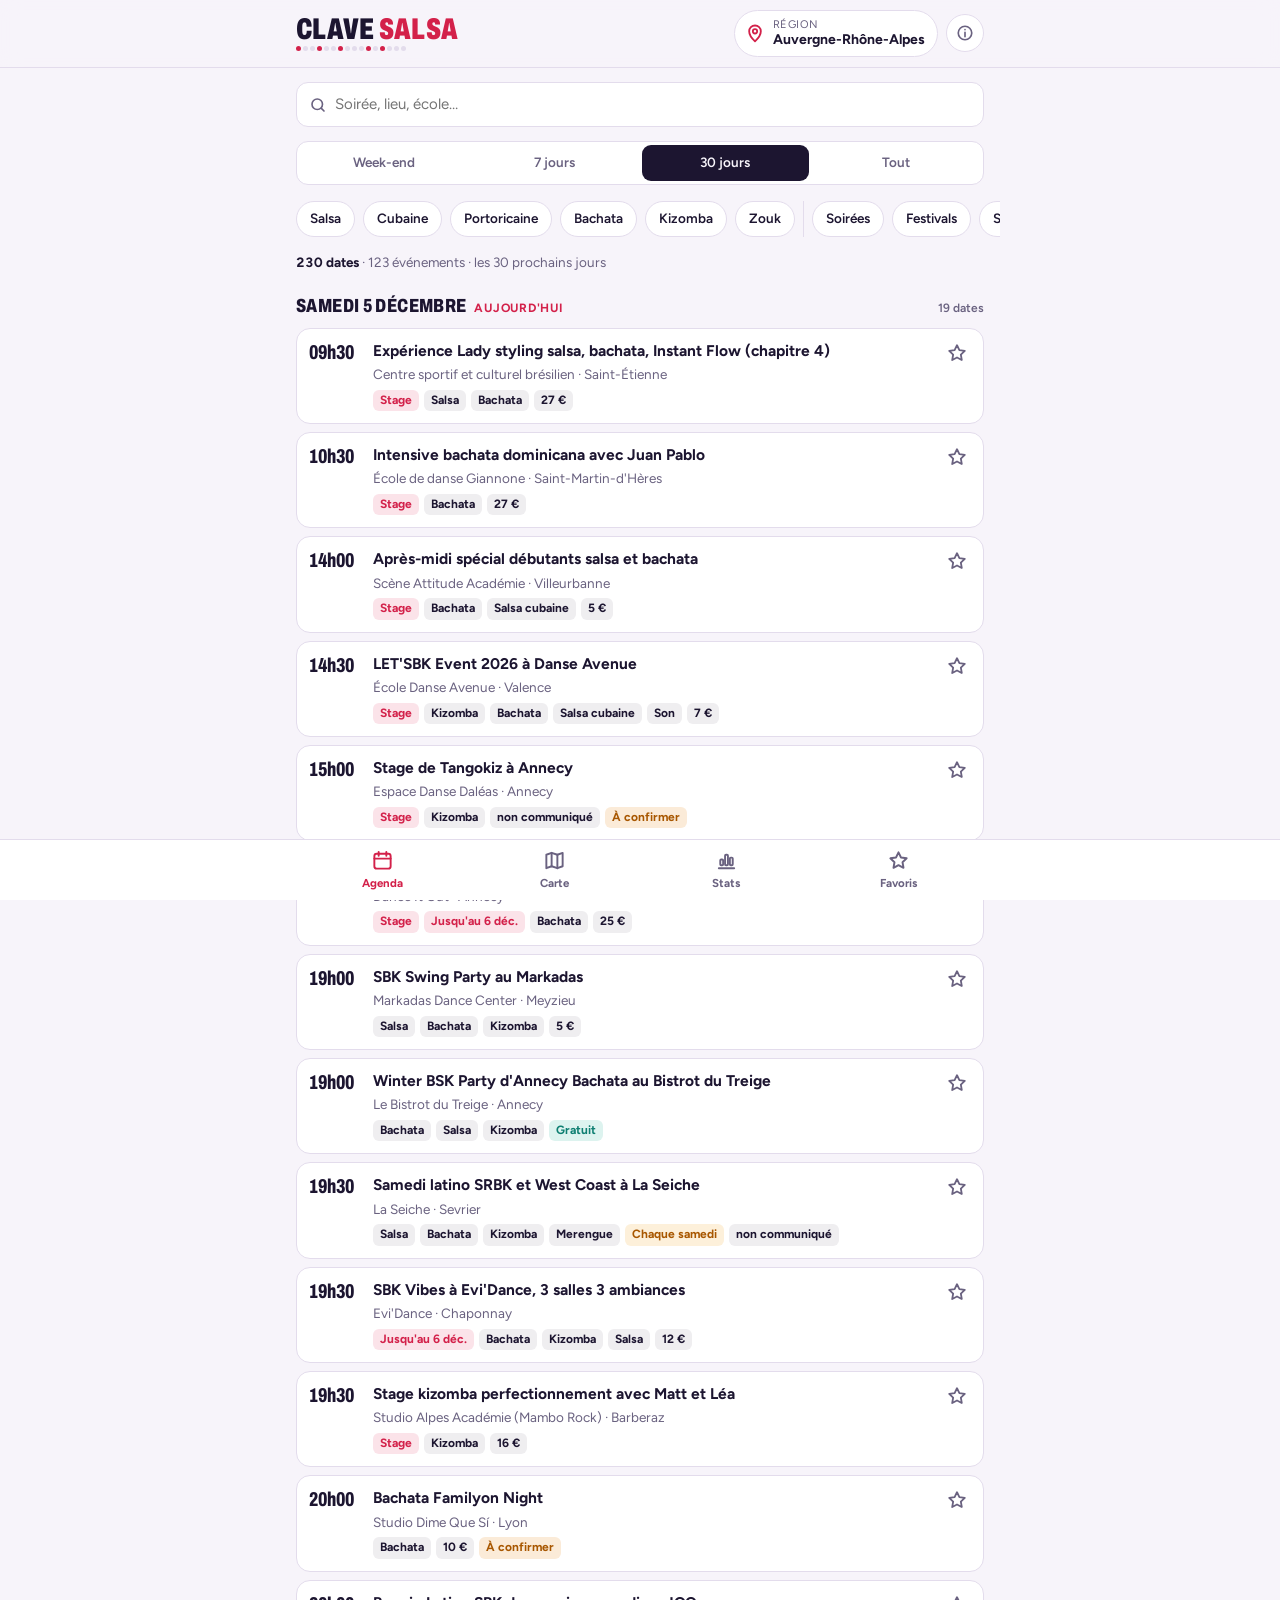
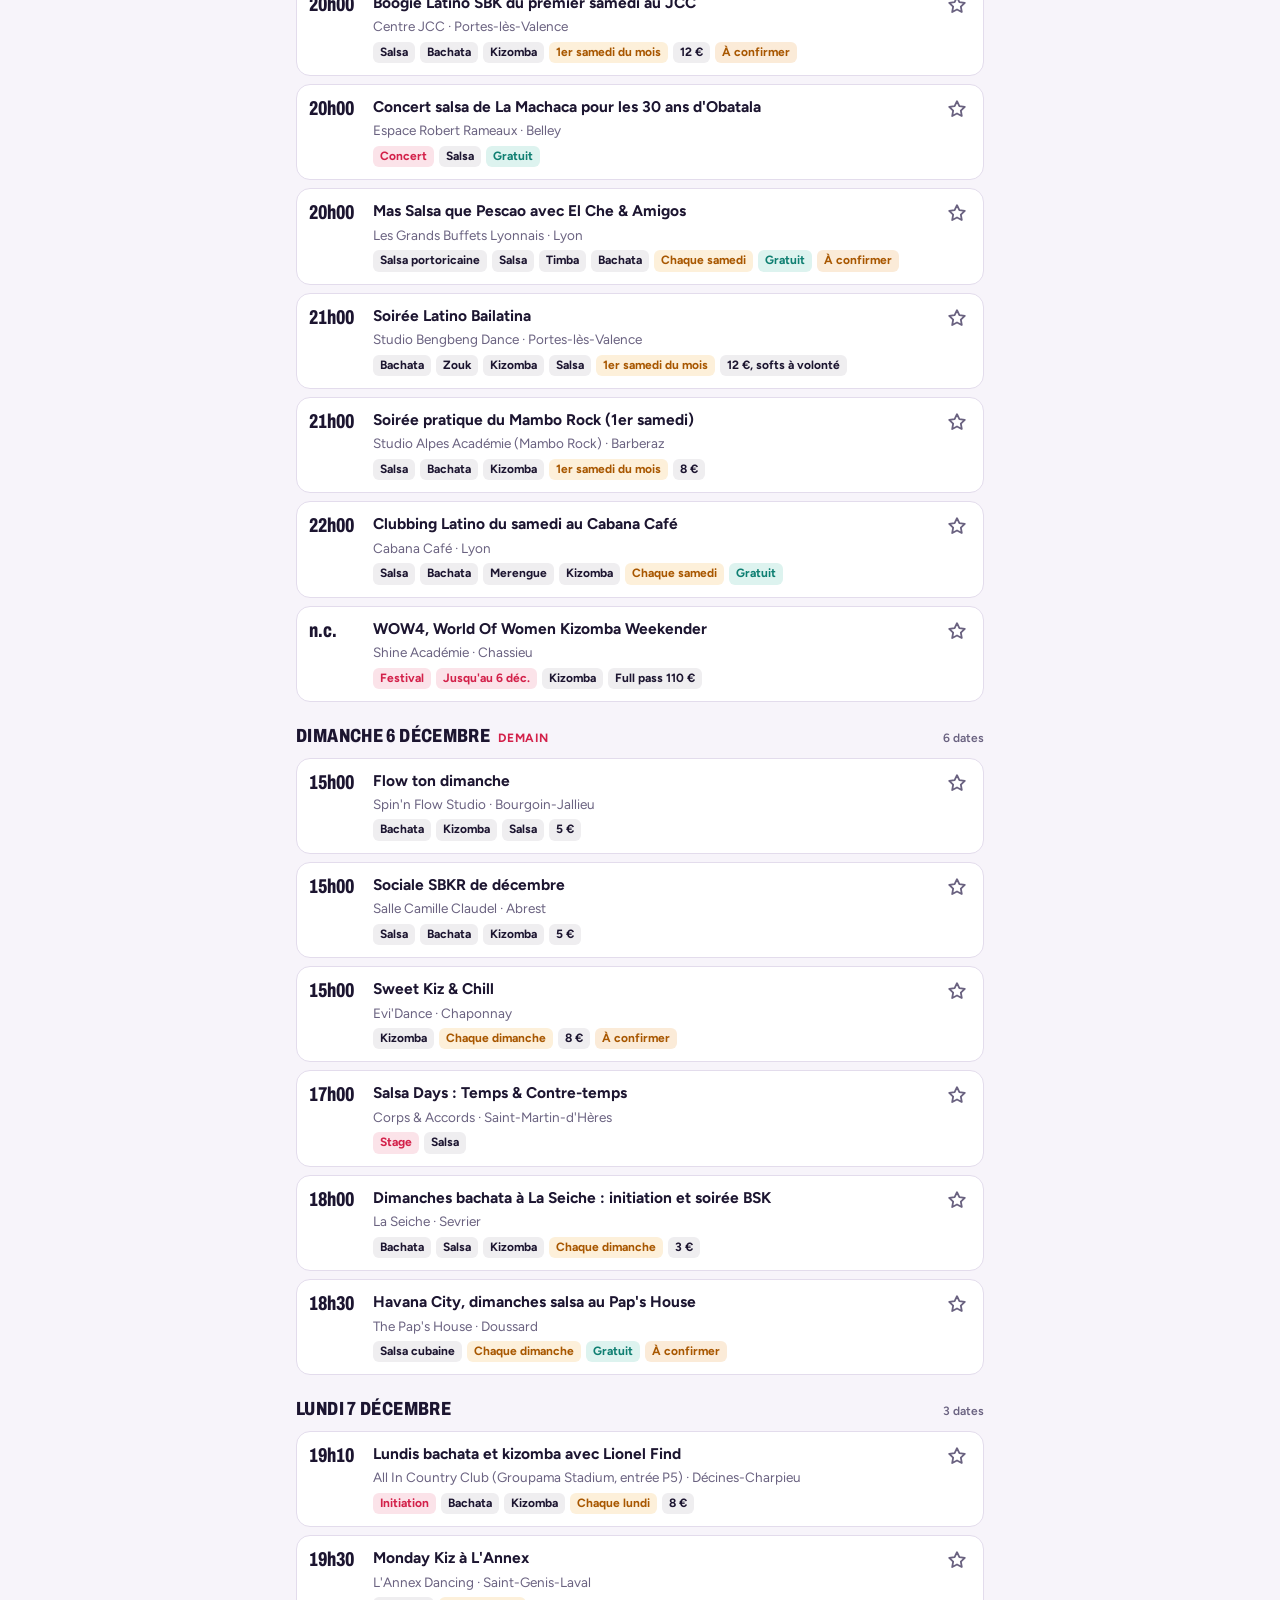
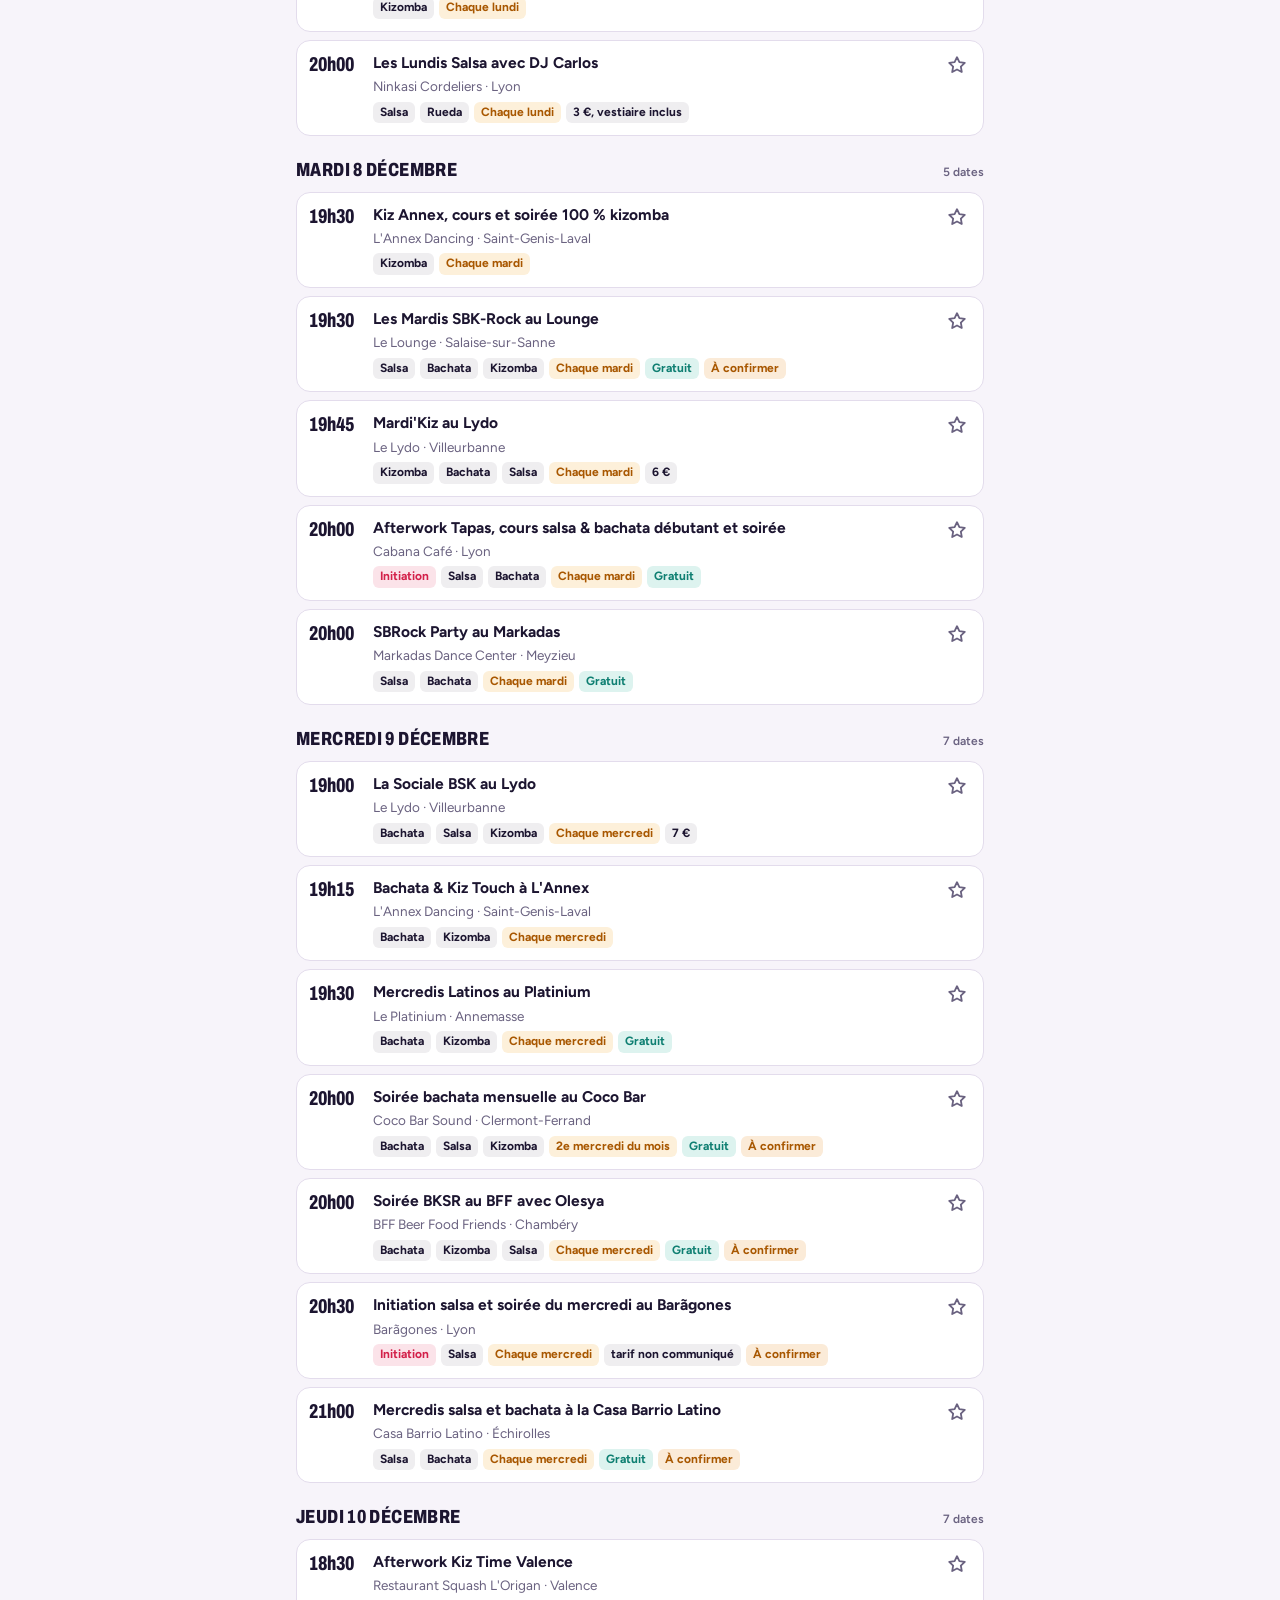
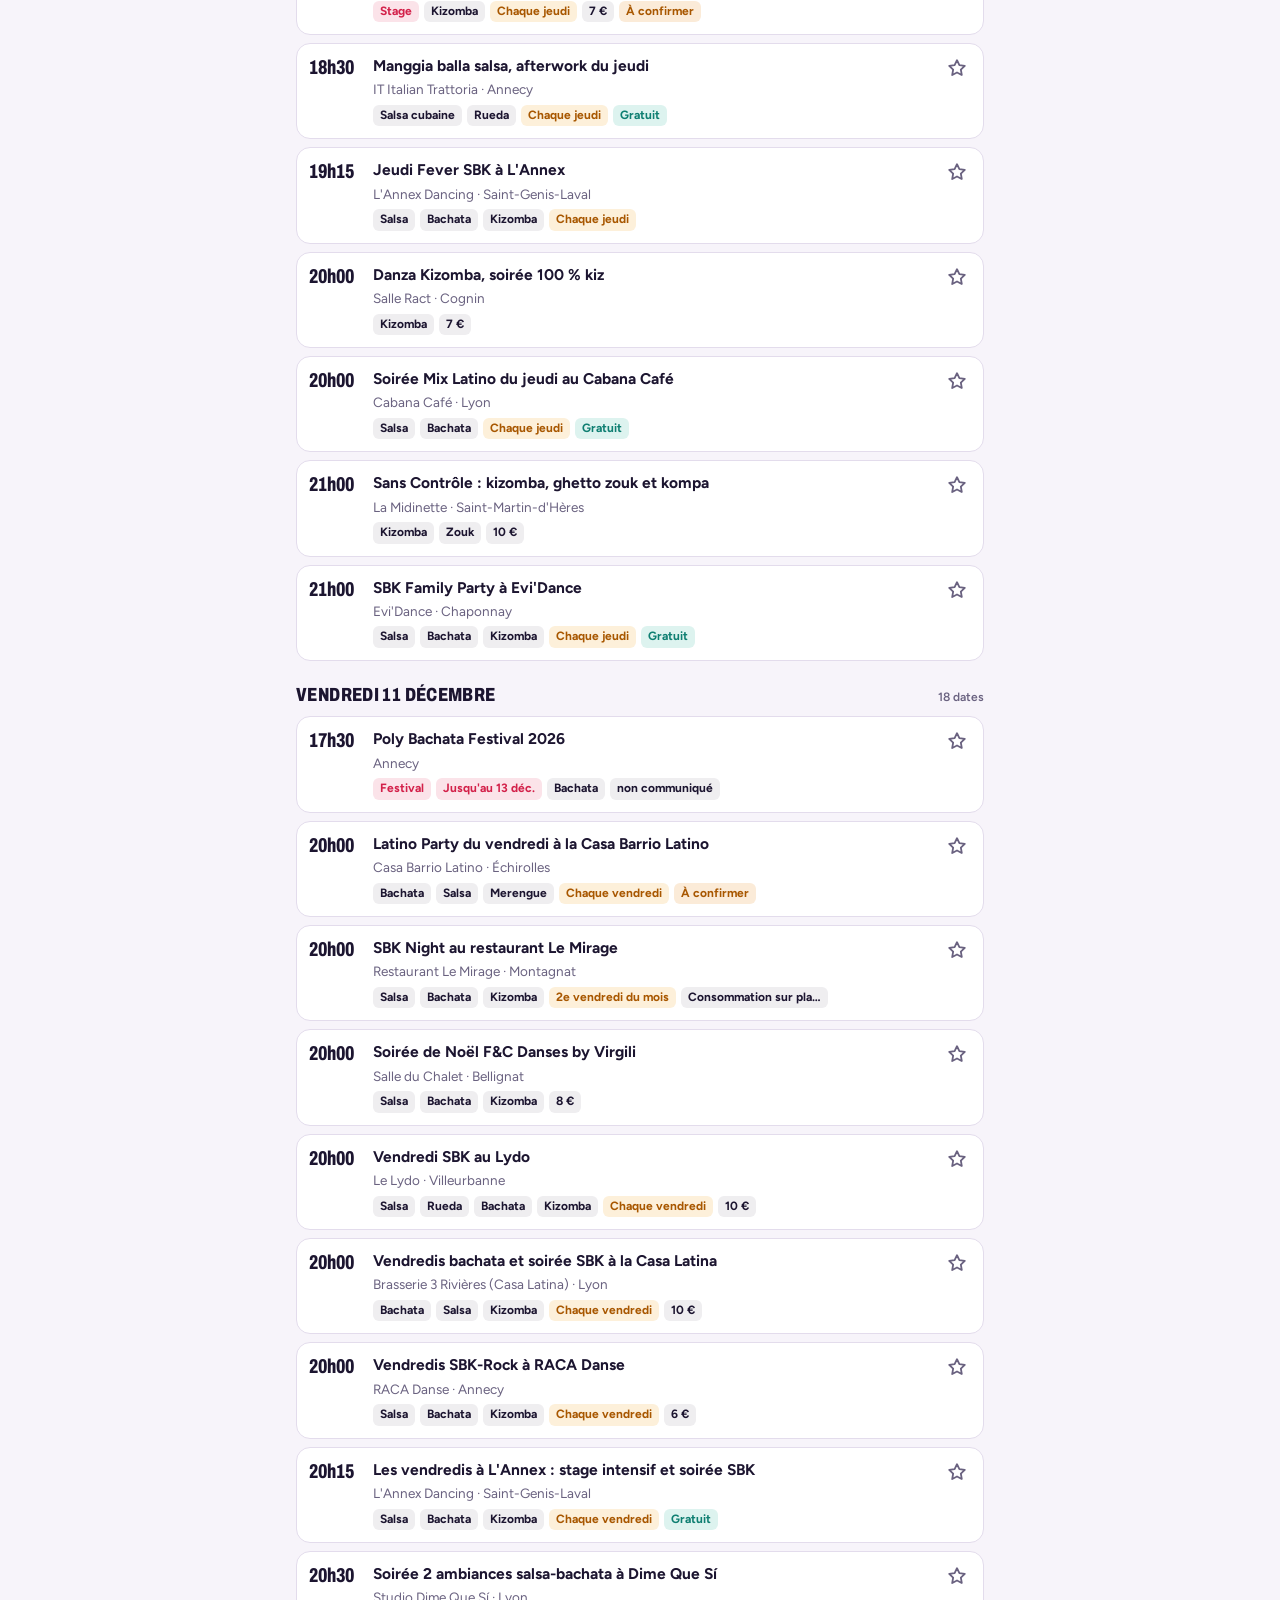
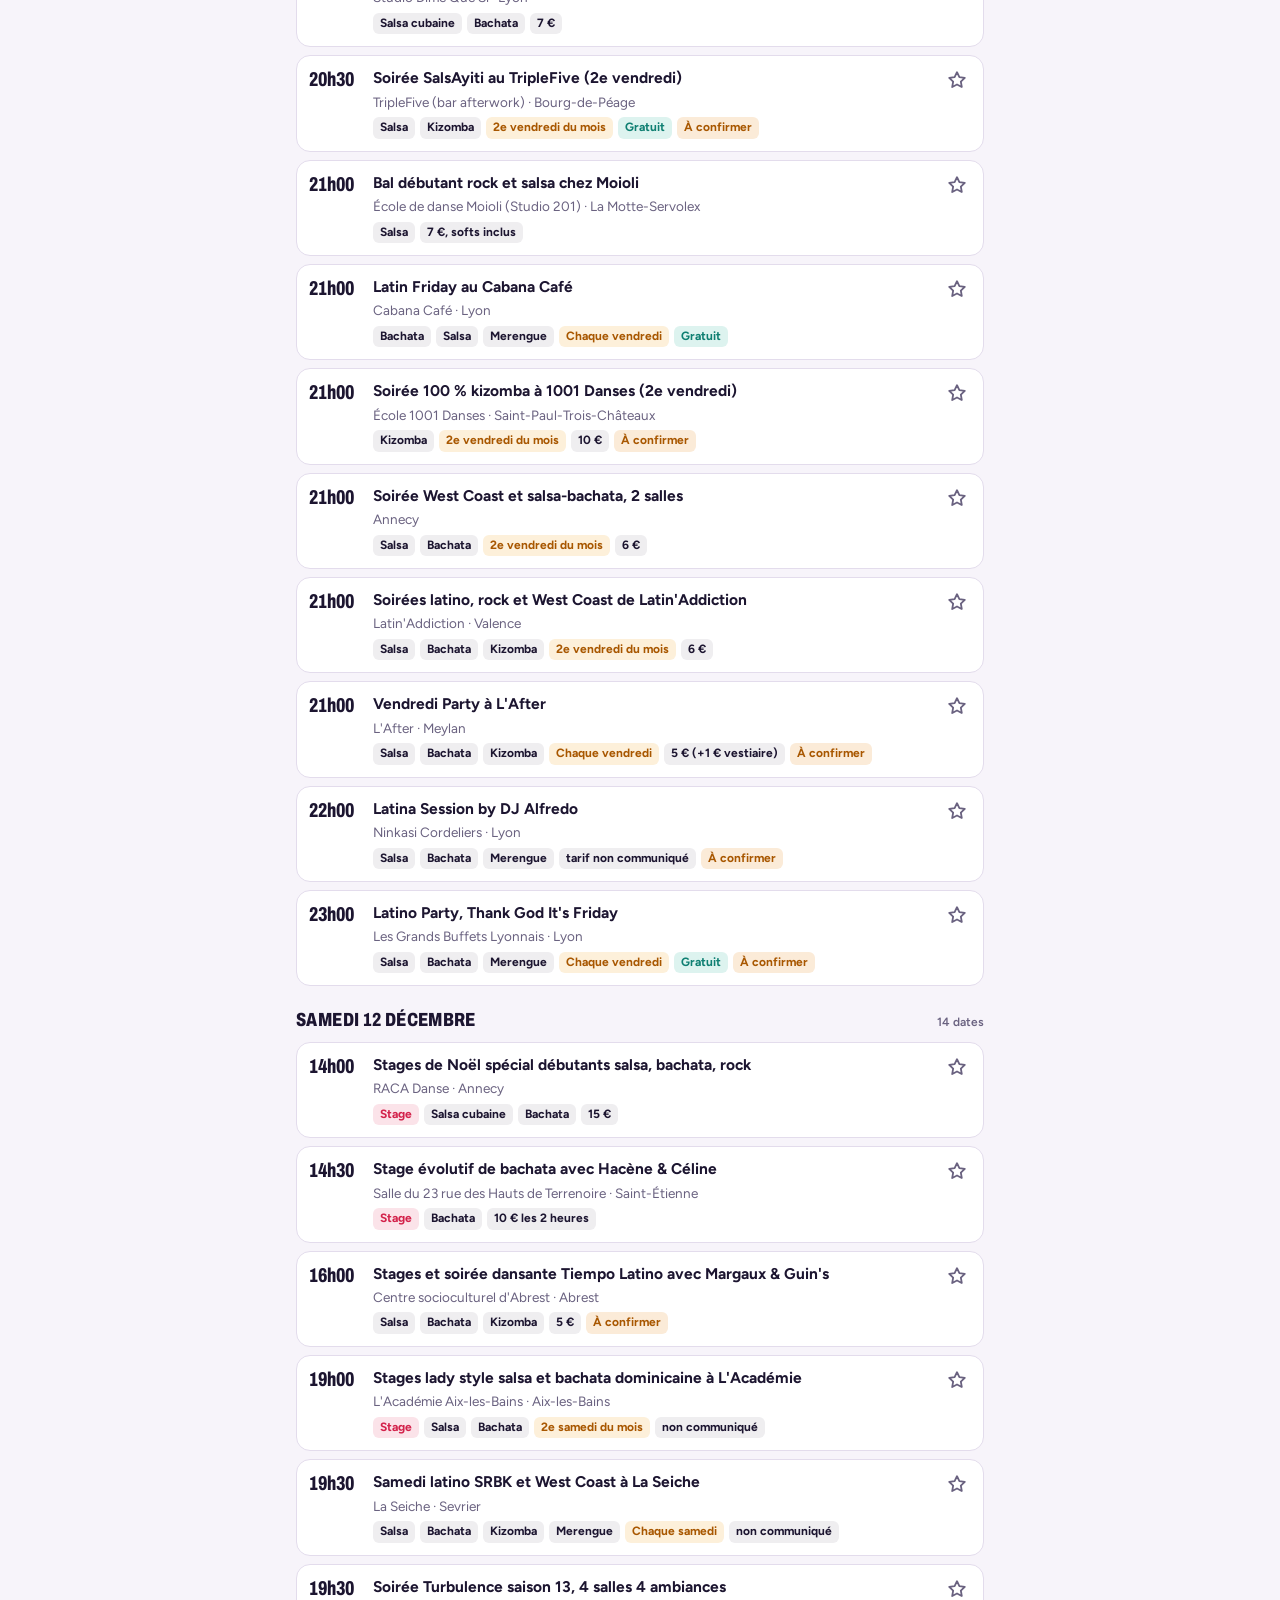
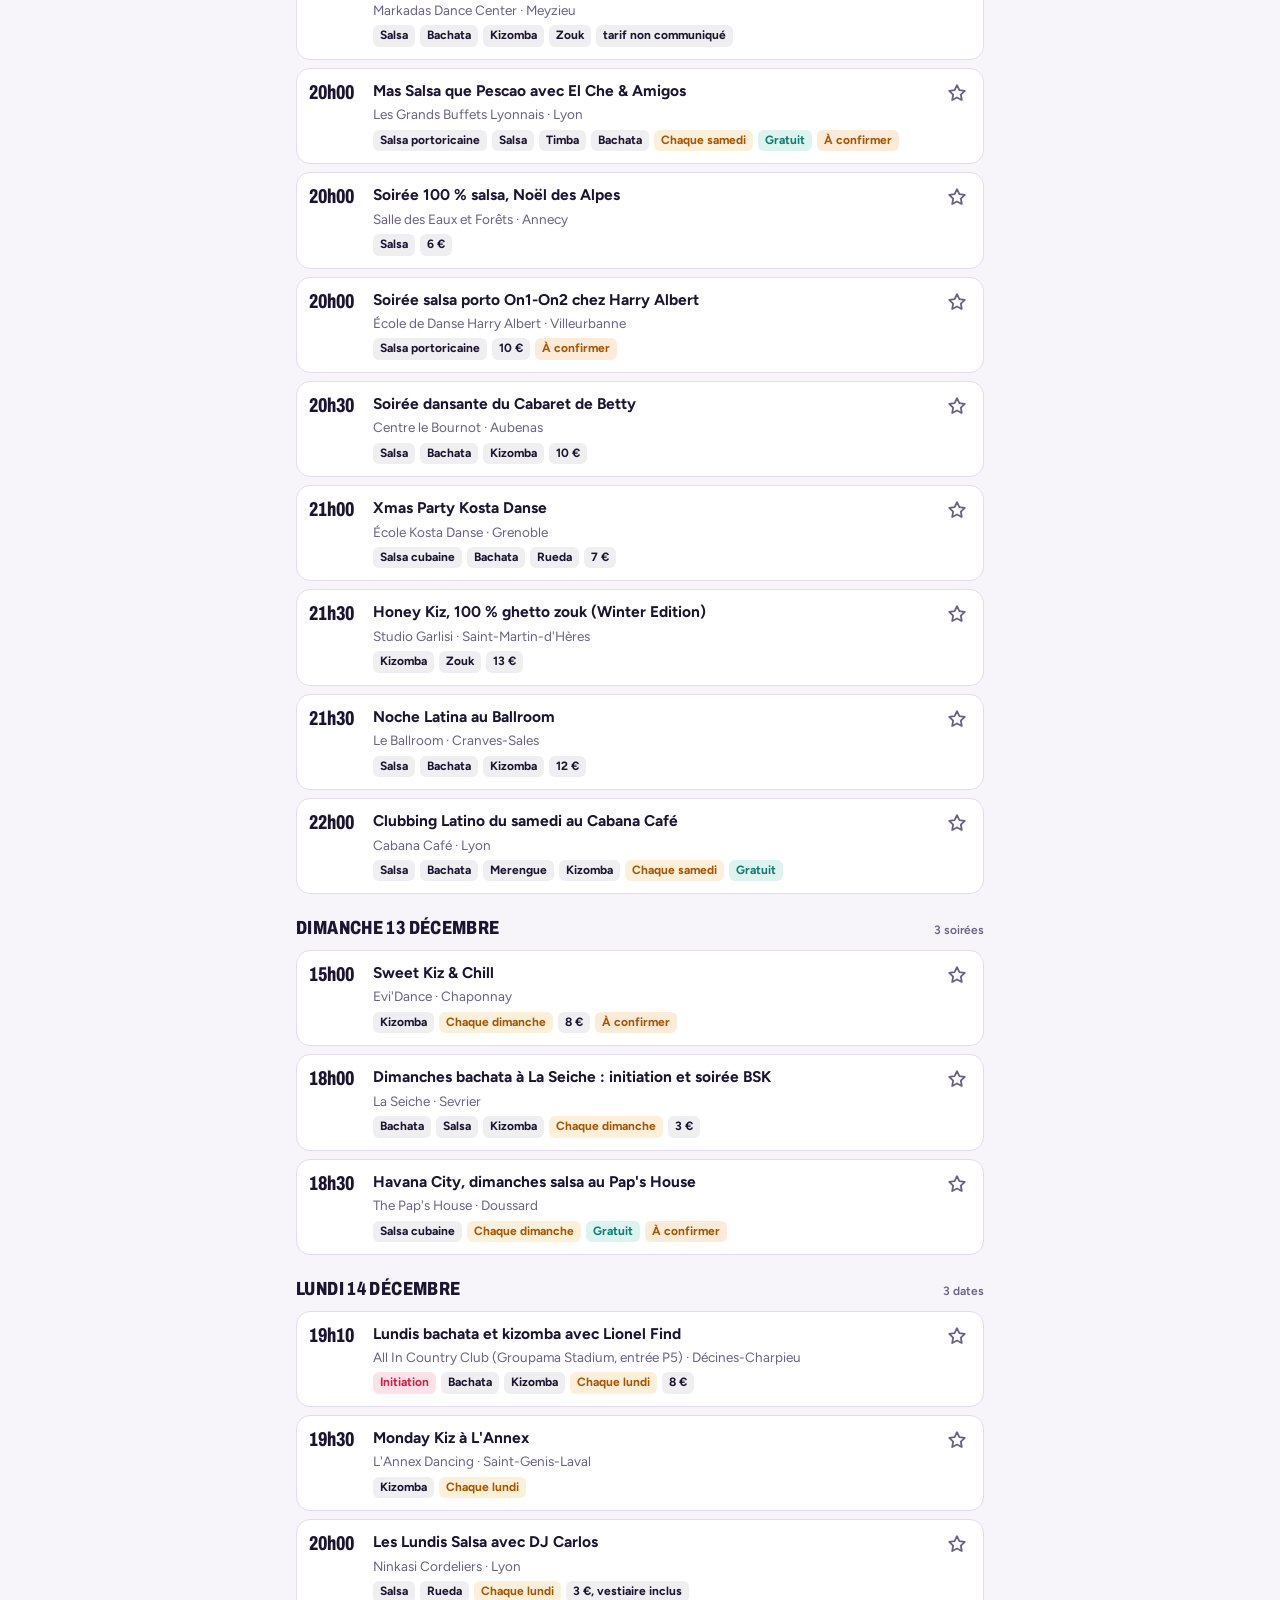
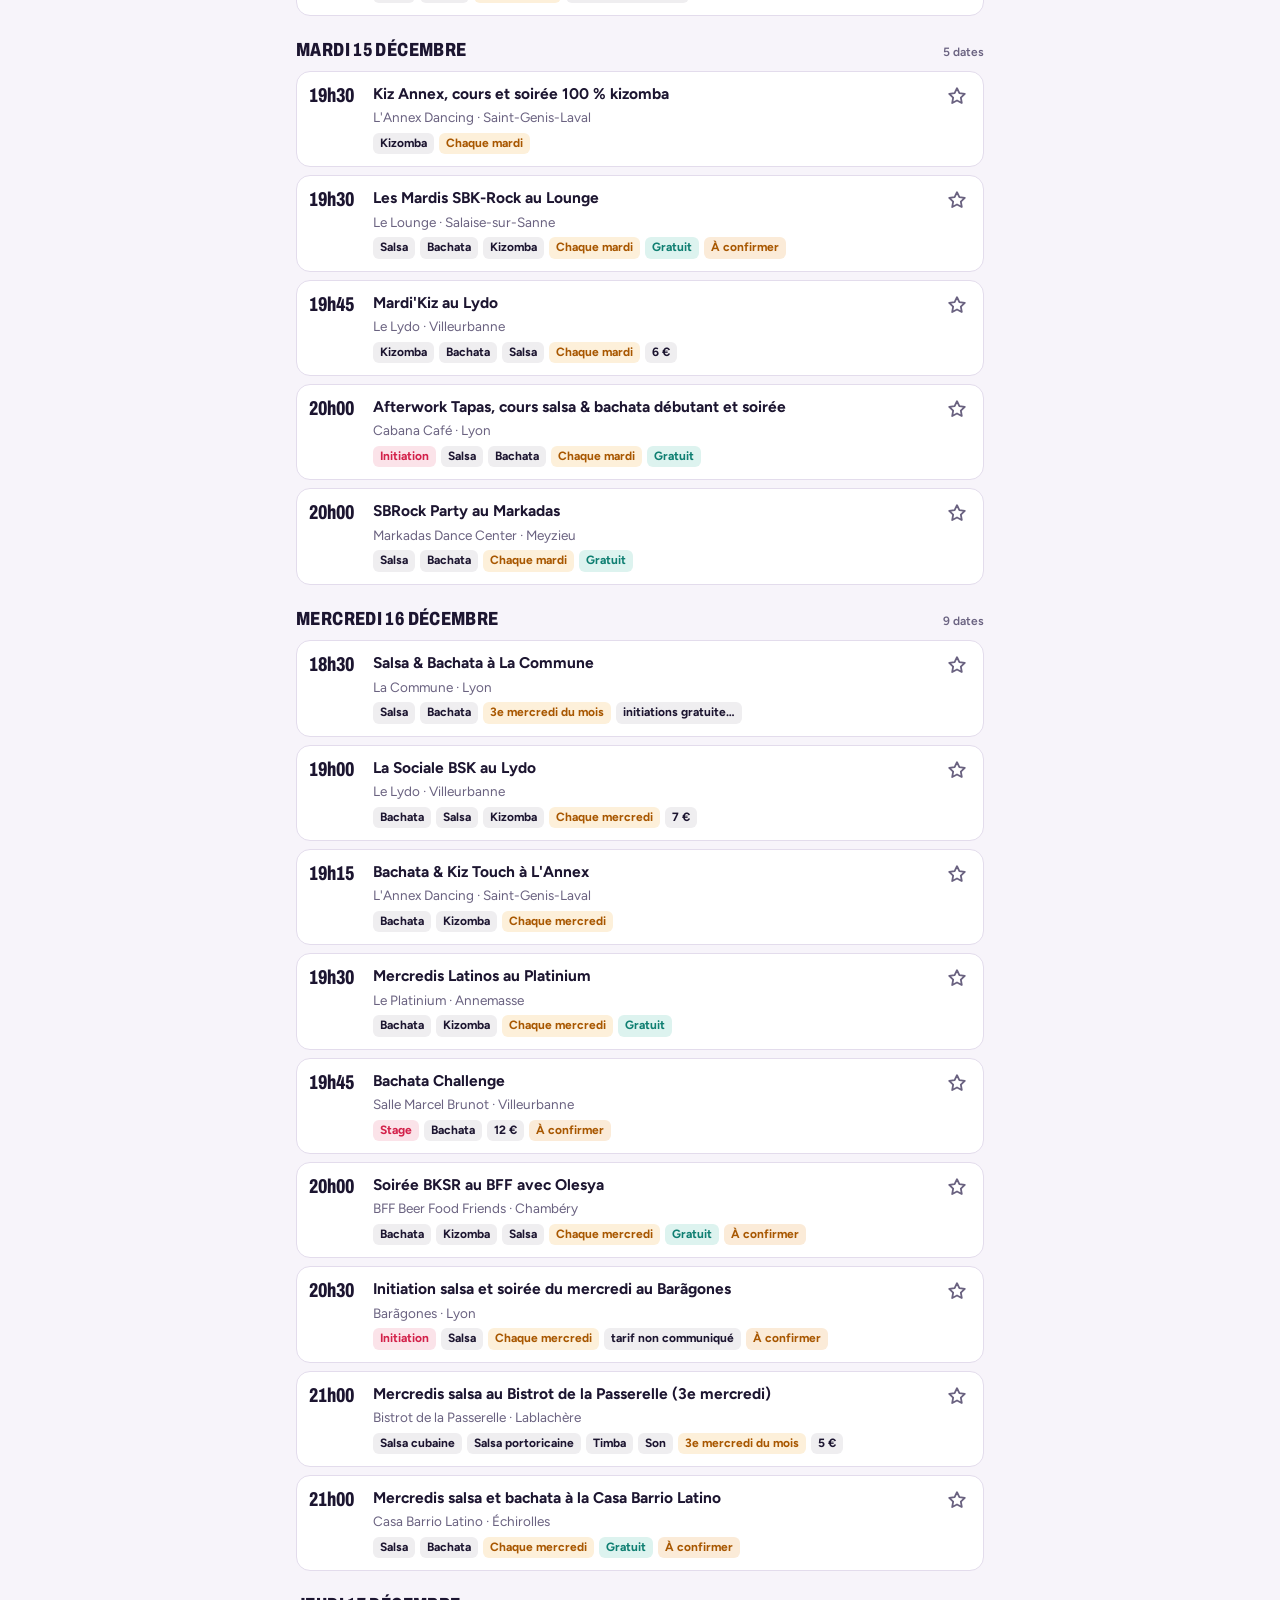
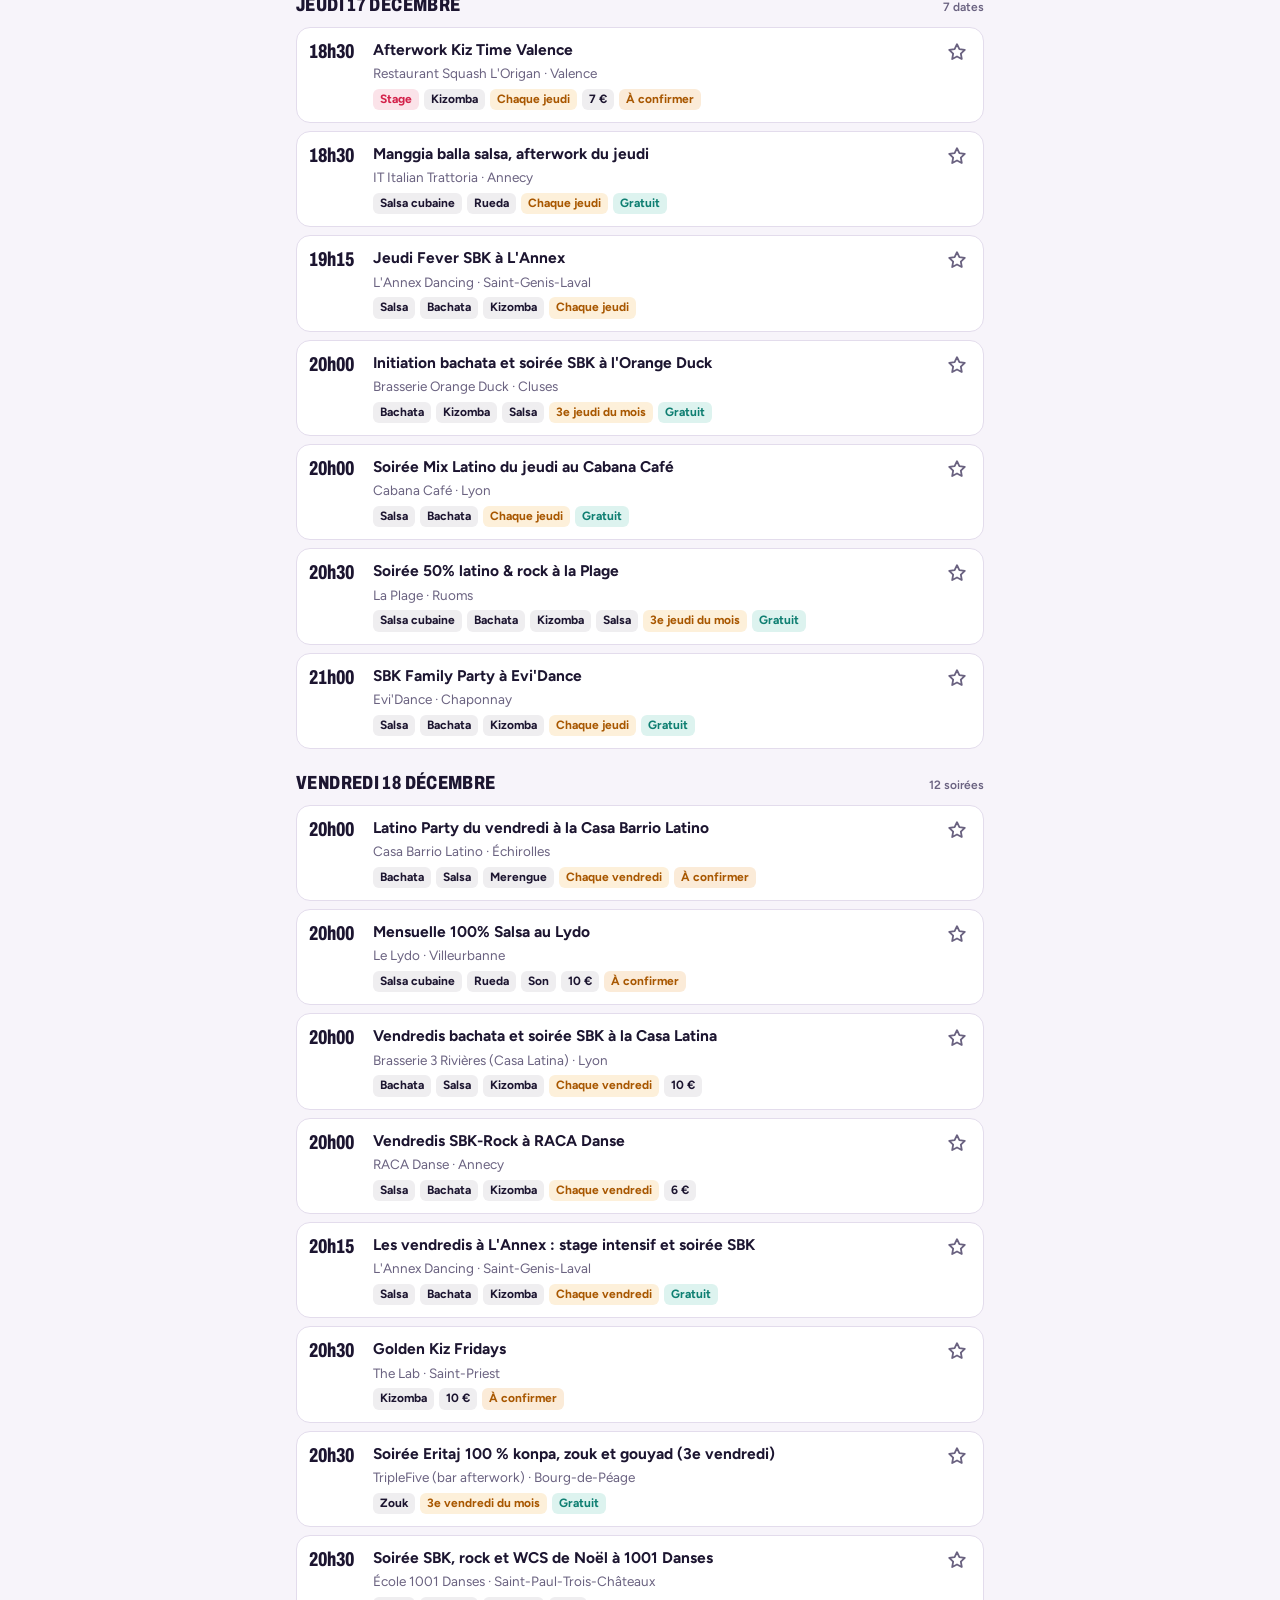
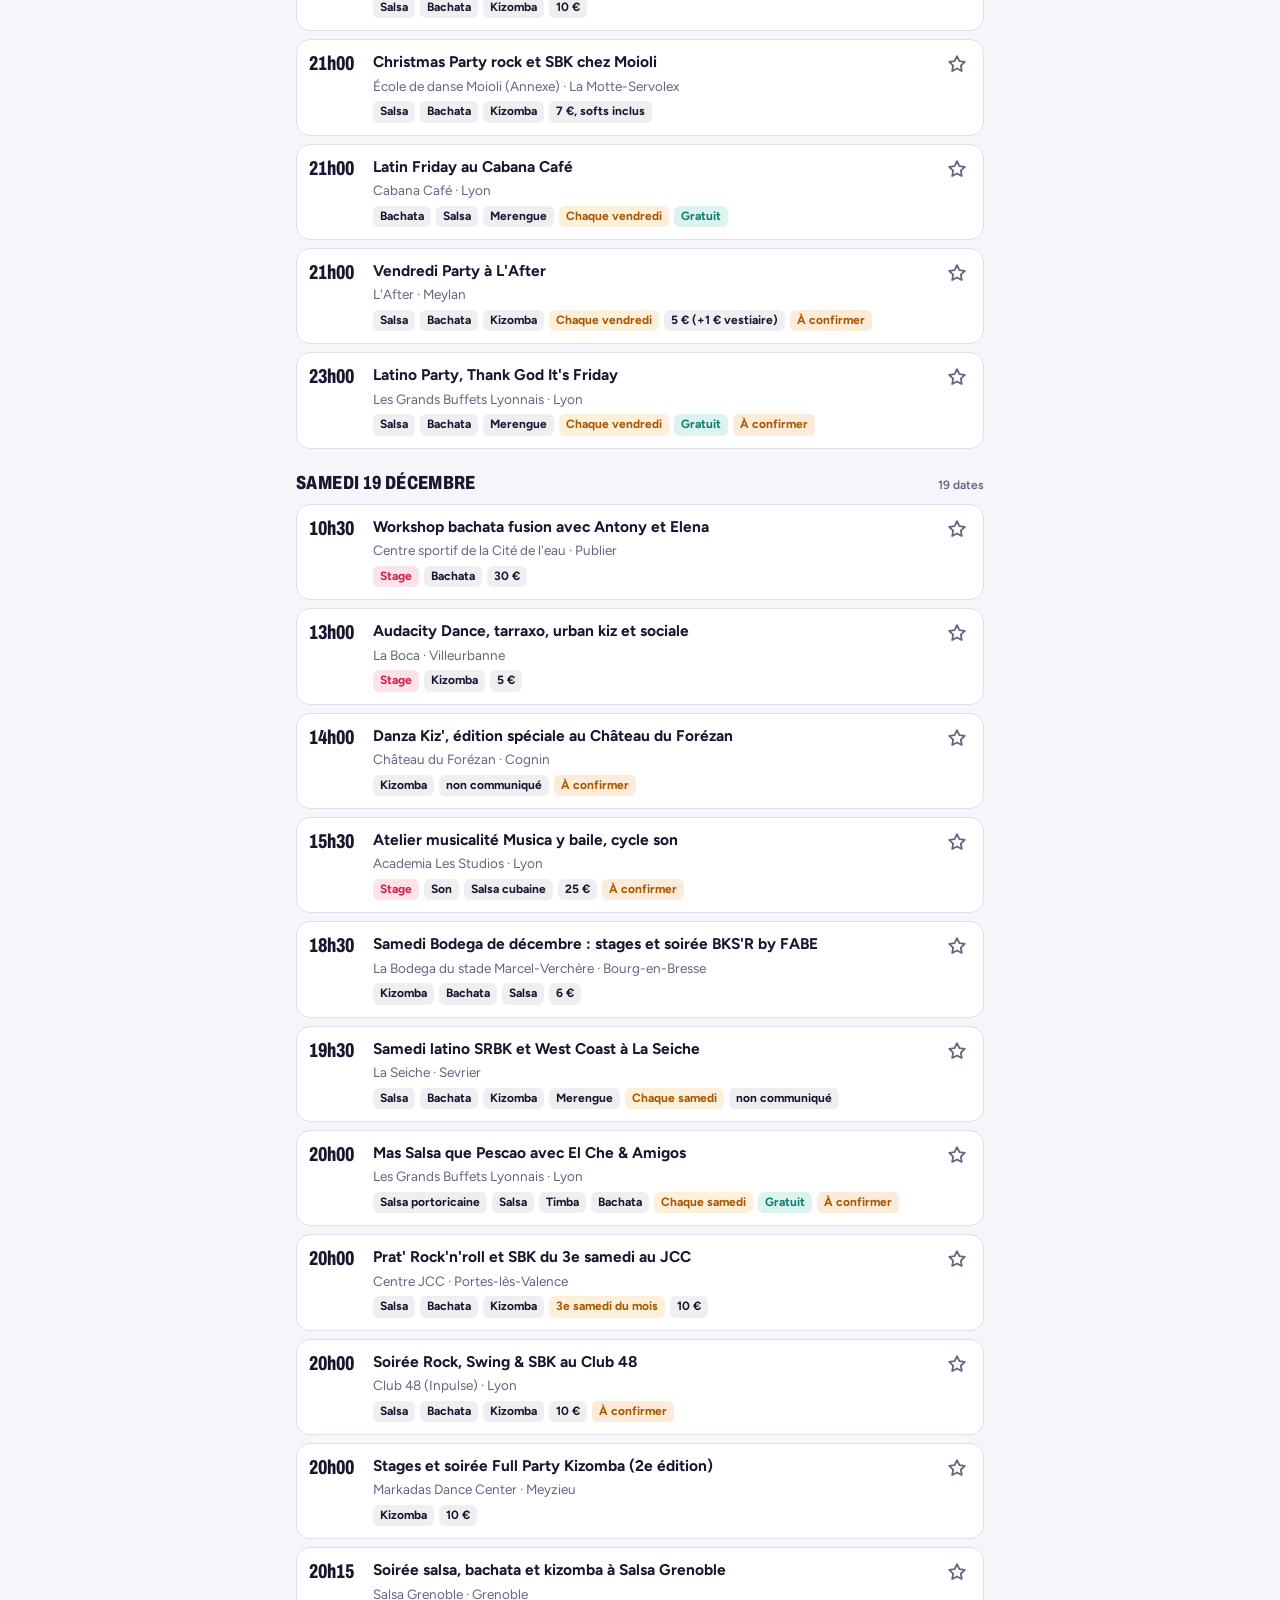
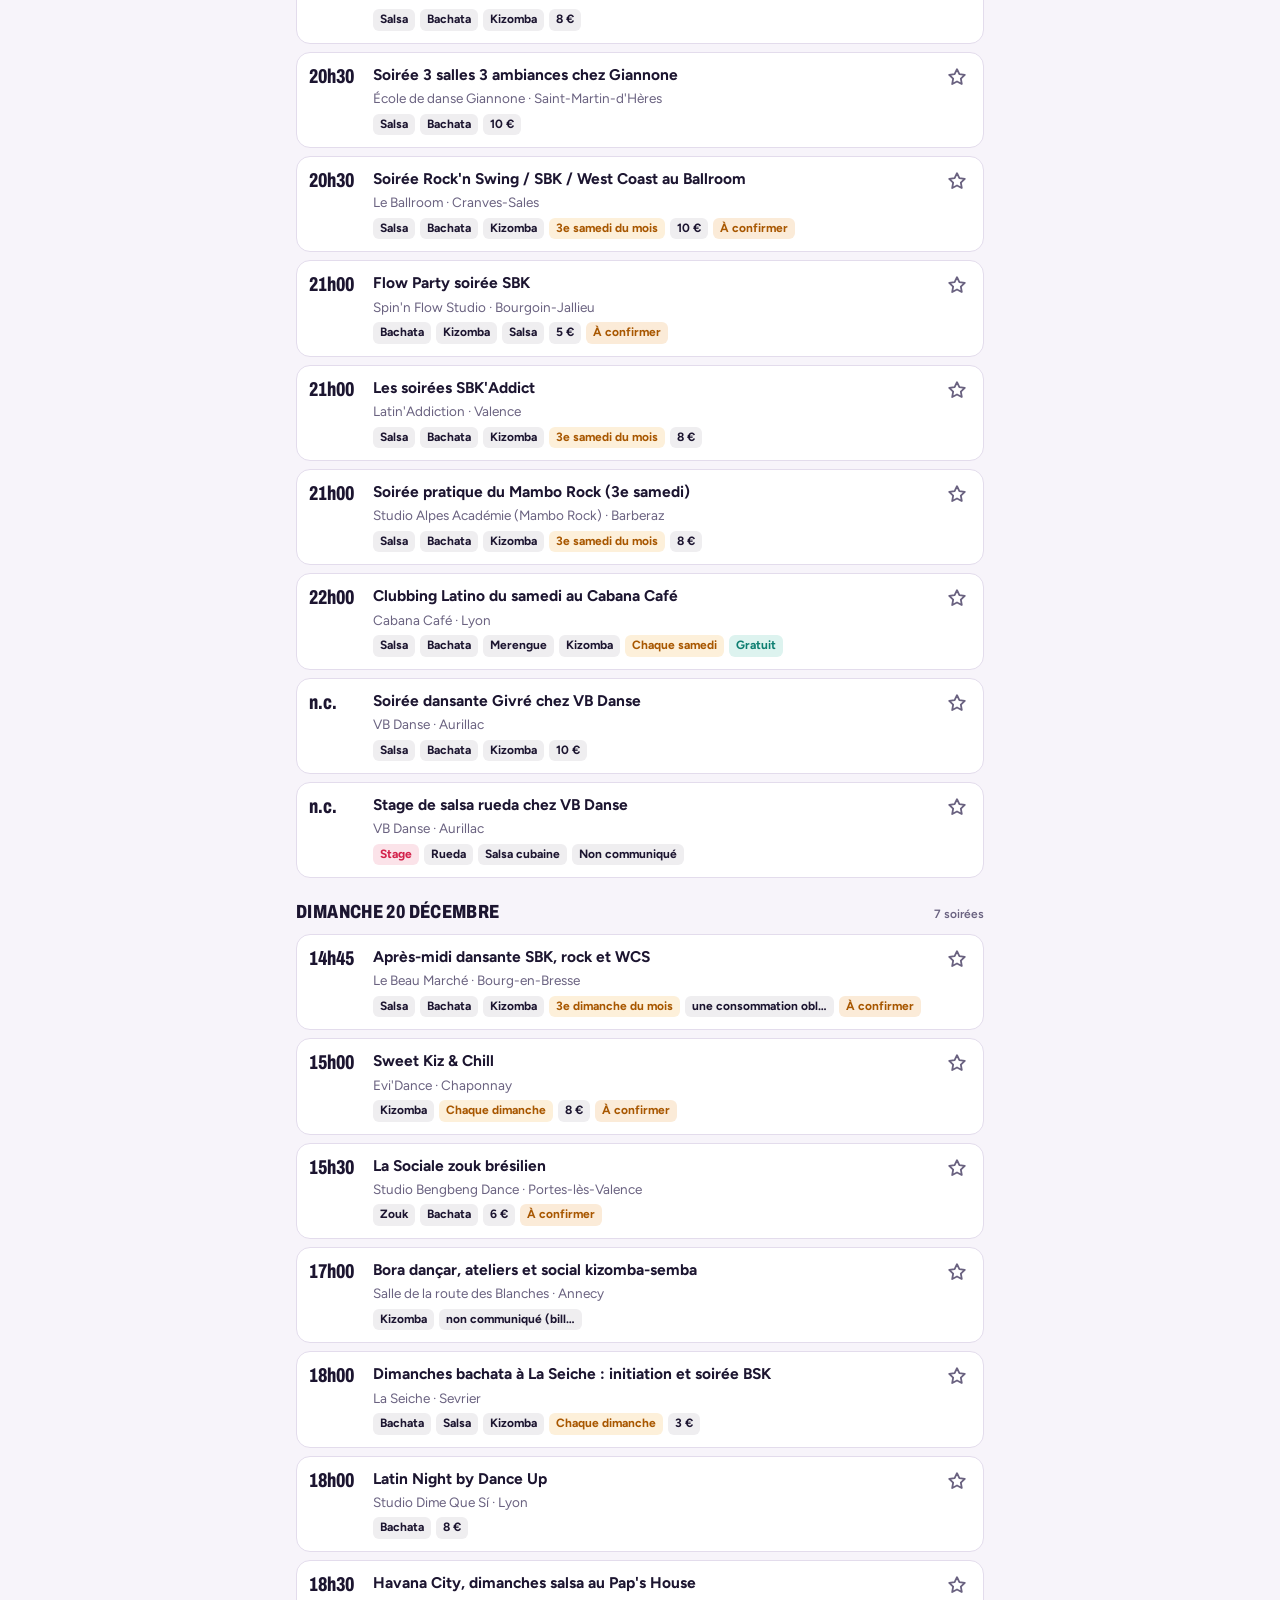
==== commit 98fcabd7: "Clave Salsa : ajout de la région Île-de-France Choix de la région (Auvergne-Rhône-Alpes ou Île-de-Fr" ====
--- a/clave-salsa/index.html
+++ b/clave-salsa/index.html
@@ -3,8 +3,8 @@
 <head>
 <meta charset="utf-8">
 <meta name="viewport" content="width=device-width, initial-scale=1, viewport-fit=cover">
-<title>Clave Salsa · soirées salsa en Auvergne-Rhône-Alpes</title>
-<meta name="description" content="Agenda, carte et statistiques des soirées, stages et festivals de salsa, bachata et kizomba en Auvergne-Rhône-Alpes, mis à jour chaque lundi.">
+<title>Clave Salsa · soirées salsa en Auvergne-Rhône-Alpes et Île-de-France</title>
+<meta name="description" content="Agenda, carte et statistiques des soirées, stages et festivals de salsa, bachata et kizomba en Auvergne-Rhône-Alpes et en Île-de-France, mis à jour chaque lundi.">
 <meta name="theme-color" content="#F7F4FA" media="(prefers-color-scheme: light)">
 <meta name="theme-color" content="#120D1C" media="(prefers-color-scheme: dark)">
 <meta name="color-scheme" content="light dark">
@@ -18,7 +18,7 @@
 <meta property="og:type" content="website">
 <meta property="og:locale" content="fr_FR">
 <meta property="og:title" content="Clave Salsa">
-<meta property="og:description" content="Où danser la salsa, la bachata et la kizomba en Auvergne-Rhône-Alpes : agenda, carte et statistiques.">
+<meta property="og:description" content="Où danser la salsa, la bachata et la kizomba en Auvergne-Rhône-Alpes et en Île-de-France : agenda, carte et statistiques.">
 <meta property="og:url" content="https://scarngone.github.io/clave-salsa/">
 <meta property="og:image" content="https://scarngone.github.io/clave-salsa/icons/og-image.png">
 <meta name="twitter:card" content="summary_large_image">
@@ -100,13 +100,13 @@
   <div class="sheet" role="dialog" aria-modal="true" aria-labelledby="aboutTitle">
     <div class="grab" aria-hidden="true"></div>
     <div class="sheet-head"><h2 id="aboutTitle">À propos</h2><button class="icon-btn" data-close aria-label="Fermer"><svg width="16" height="16" viewBox="0 0 24 24" fill="none" stroke="currentColor" stroke-width="2.5" stroke-linecap="round" aria-hidden="true"><path d="M6 6l12 12M18 6 6 18"/></svg></button></div>
-    <p class="desc">Clave Salsa recense les soirées, stages, festivals et concerts de salsa, bachata et kizomba en Auvergne-Rhône-Alpes. Choisis une région, un département ou une ville, puis filtre par style et par date.</p>
+    <p class="desc">Clave Salsa recense les soirées, stages, festivals et concerts de salsa, bachata et kizomba en Auvergne-Rhône-Alpes et en Île-de-France. Choisis une région, un département ou une ville, puis filtre par style et par date.</p>
     <div class="about">
       <section><h3>D'où viennent les infos</h3><p>Les <span id="aboutCount">événements</span> sont relevés sur des agendas publics (AIRDancia, Salsavida, HelloAsso, AllEvents, Fest.fr, Dance Events), sur les sites des écoles, bars et associations, et sur ceux des offices de tourisme. Chaque fiche renvoie vers l'annonce d'origine. Les soirées annoncées seulement sur Facebook ou Instagram n'y figurent pas.</p></section>
       <section><h3>Mise à jour</h3><p>Chaque lundi matin, les nouvelles dates sont ajoutées et les dates passées retirées. Dernière mise à jour : <b id="aboutUpd">inconnue</b>. Le badge <span class="tag warn">À confirmer</span> signale une source ancienne ou incomplète : vérifie auprès de l'organisateur avant de te déplacer.</p></section>
-      <section><h3>Installer l'app</h3><p><b>Android</b> : dans Chrome, ouvre le menu ⋮ puis « Installer l'application » (ou « Ajouter à l'écran d'accueil »).<br><b>iPhone</b> : dans Safari, touche le bouton Partager puis « Sur l'écran d'accueil ».<br>Une fois installée, l'app garde les dernières soirées chargées et fonctionne sans réseau.</p><button class="btn primary" data-install id="aboutInstall">Installer maintenant</button></section>
+      <section><h3>Installer l'app</h3><p><b>Android</b> : dans Chrome, ouvre le menu ⋮ puis « Installer l'application » (ou « Ajouter à l'écran d'accueil »).<br><b>iPhone</b> : ouvre la page dans Safari, touche le bouton Partager puis « Sur l'écran d'accueil », en laissant « Ouvrir comme app web » activé. Chrome le permet aussi (Partager puis « Ajouter à l'écran d'accueil »). Brave ne propose pas cette option sur iPhone : copie le lien et ouvre-le dans Safari.<br>Une fois installée, l'app garde les dernières soirées chargées et fonctionne sans réseau.</p><div class="install-actions"><button class="btn primary" data-install id="aboutInstall">Installer maintenant</button><button class="btn" data-copy-link id="aboutCopy">Copier le lien</button></div></section>
       <section><h3>Tes données</h3><p>Pas de compte, pas de cookie, pas de mesure d'audience. Tes favoris et tes filtres restent enregistrés sur ton appareil.</p></section>
-      <section><h3>Mentions</h3><p>Site personnel non commercial. Hébergement : GitHub Pages, GitHub Inc., 88 Colin P. Kelly Jr. Street, San Francisco, CA 94107, États-Unis.<br>Contours des départements : IGN Admin Express (Licence Ouverte). Communes : GeoNames (CC BY 4.0). Carte : Leaflet. Polices : Archivo et Figtree (SIL Open Font License).</p></section>
+      <section><h3>Mentions</h3><p>Site personnel non commercial. Hébergement : GitHub Pages, GitHub Inc., 88 Colin P. Kelly Jr. Street, San Francisco, CA 94107, États-Unis.<br>Contours des départements : IGN Admin Express (Licence Ouverte). Communes : GeoNames (CC BY 4.0) et API Découpage administratif (geo.api.gouv.fr, Licence Ouverte). Carte : Leaflet. Polices : Archivo et Figtree (SIL Open Font License).</p></section>
     </div>
   </div>
 </div>
